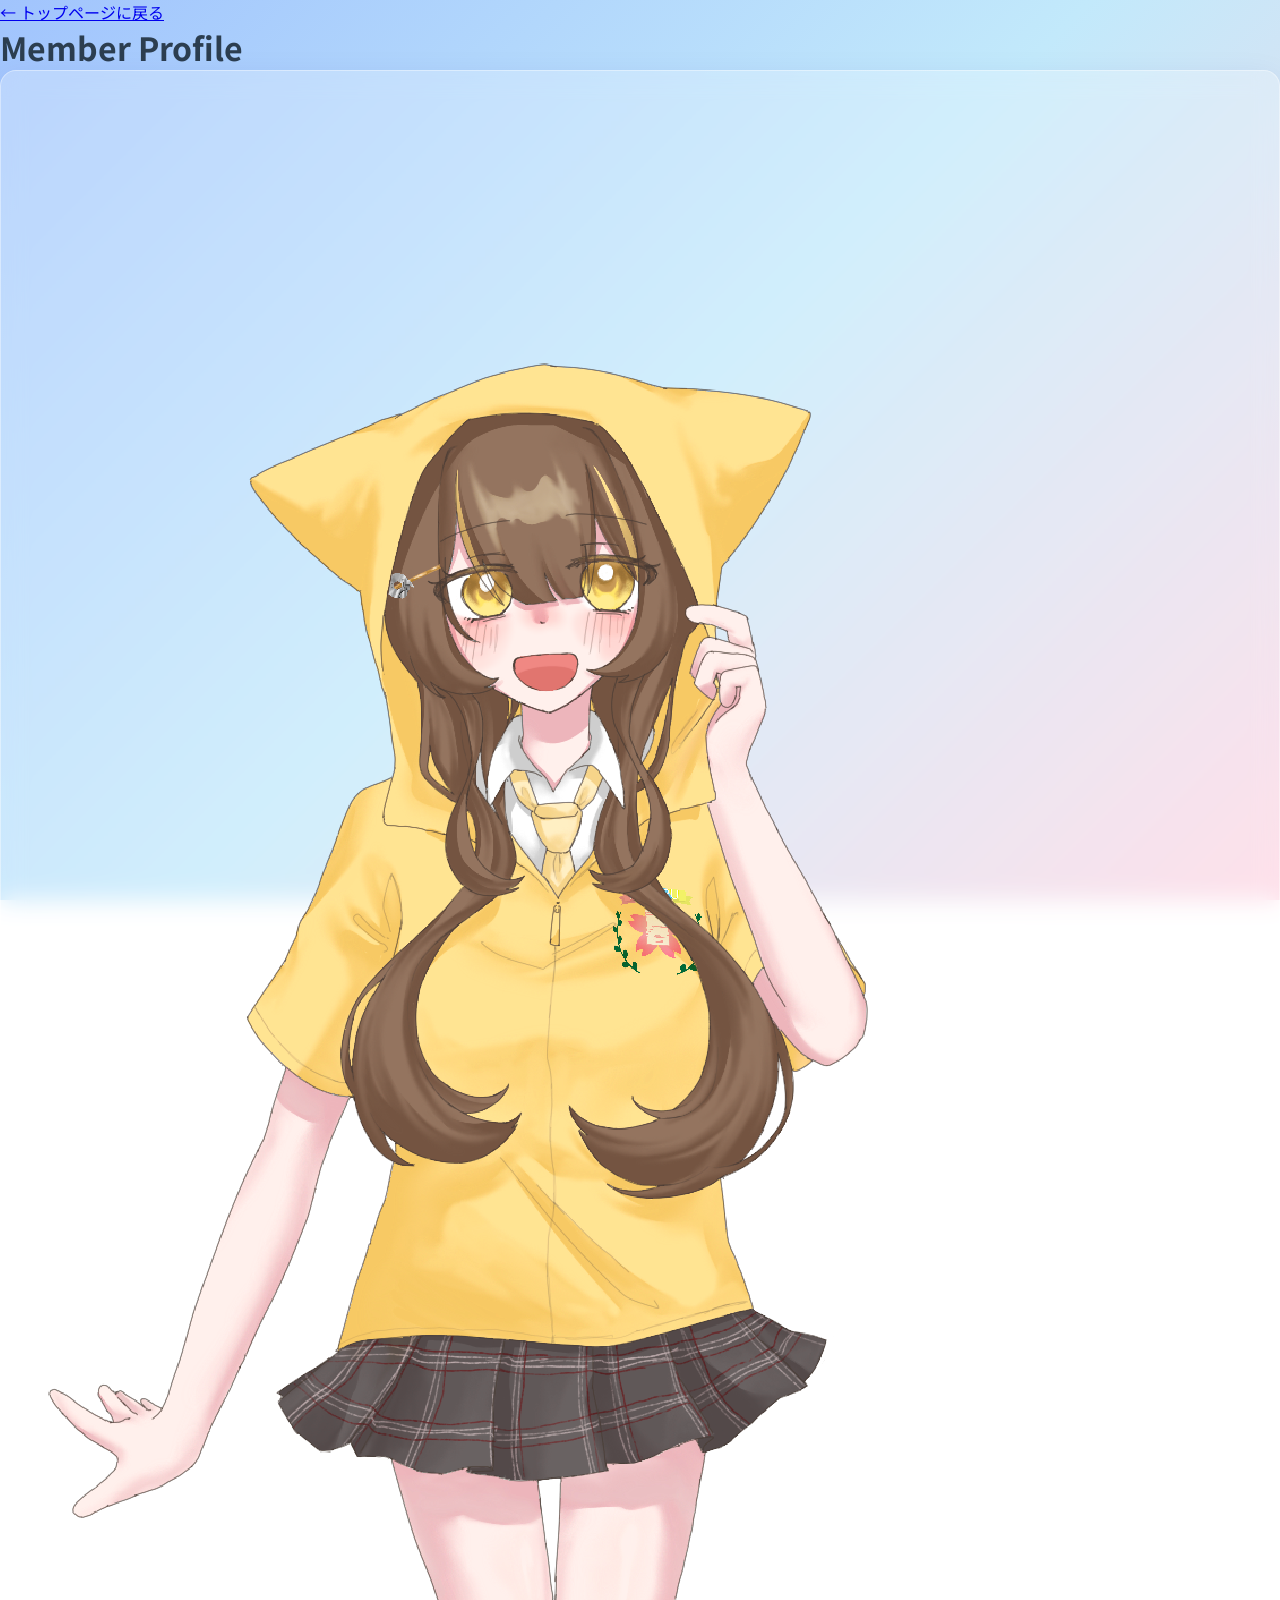
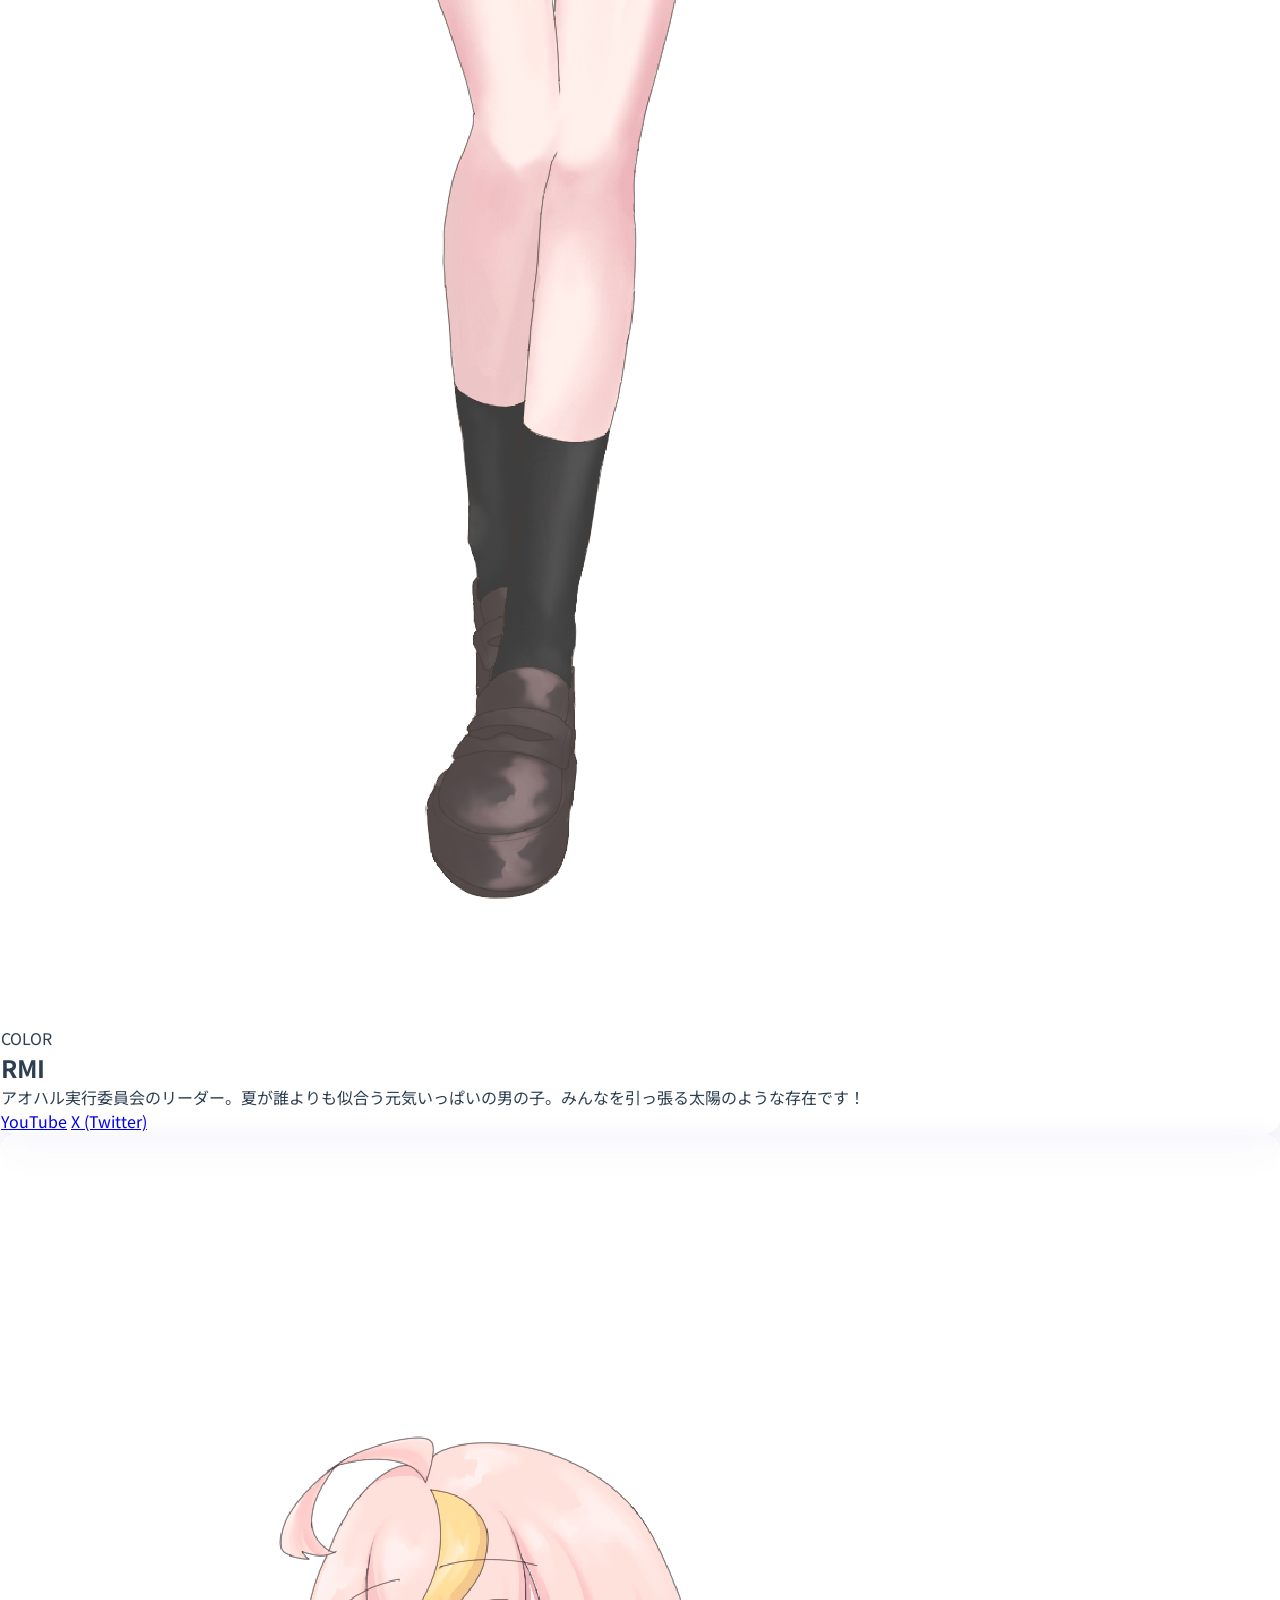
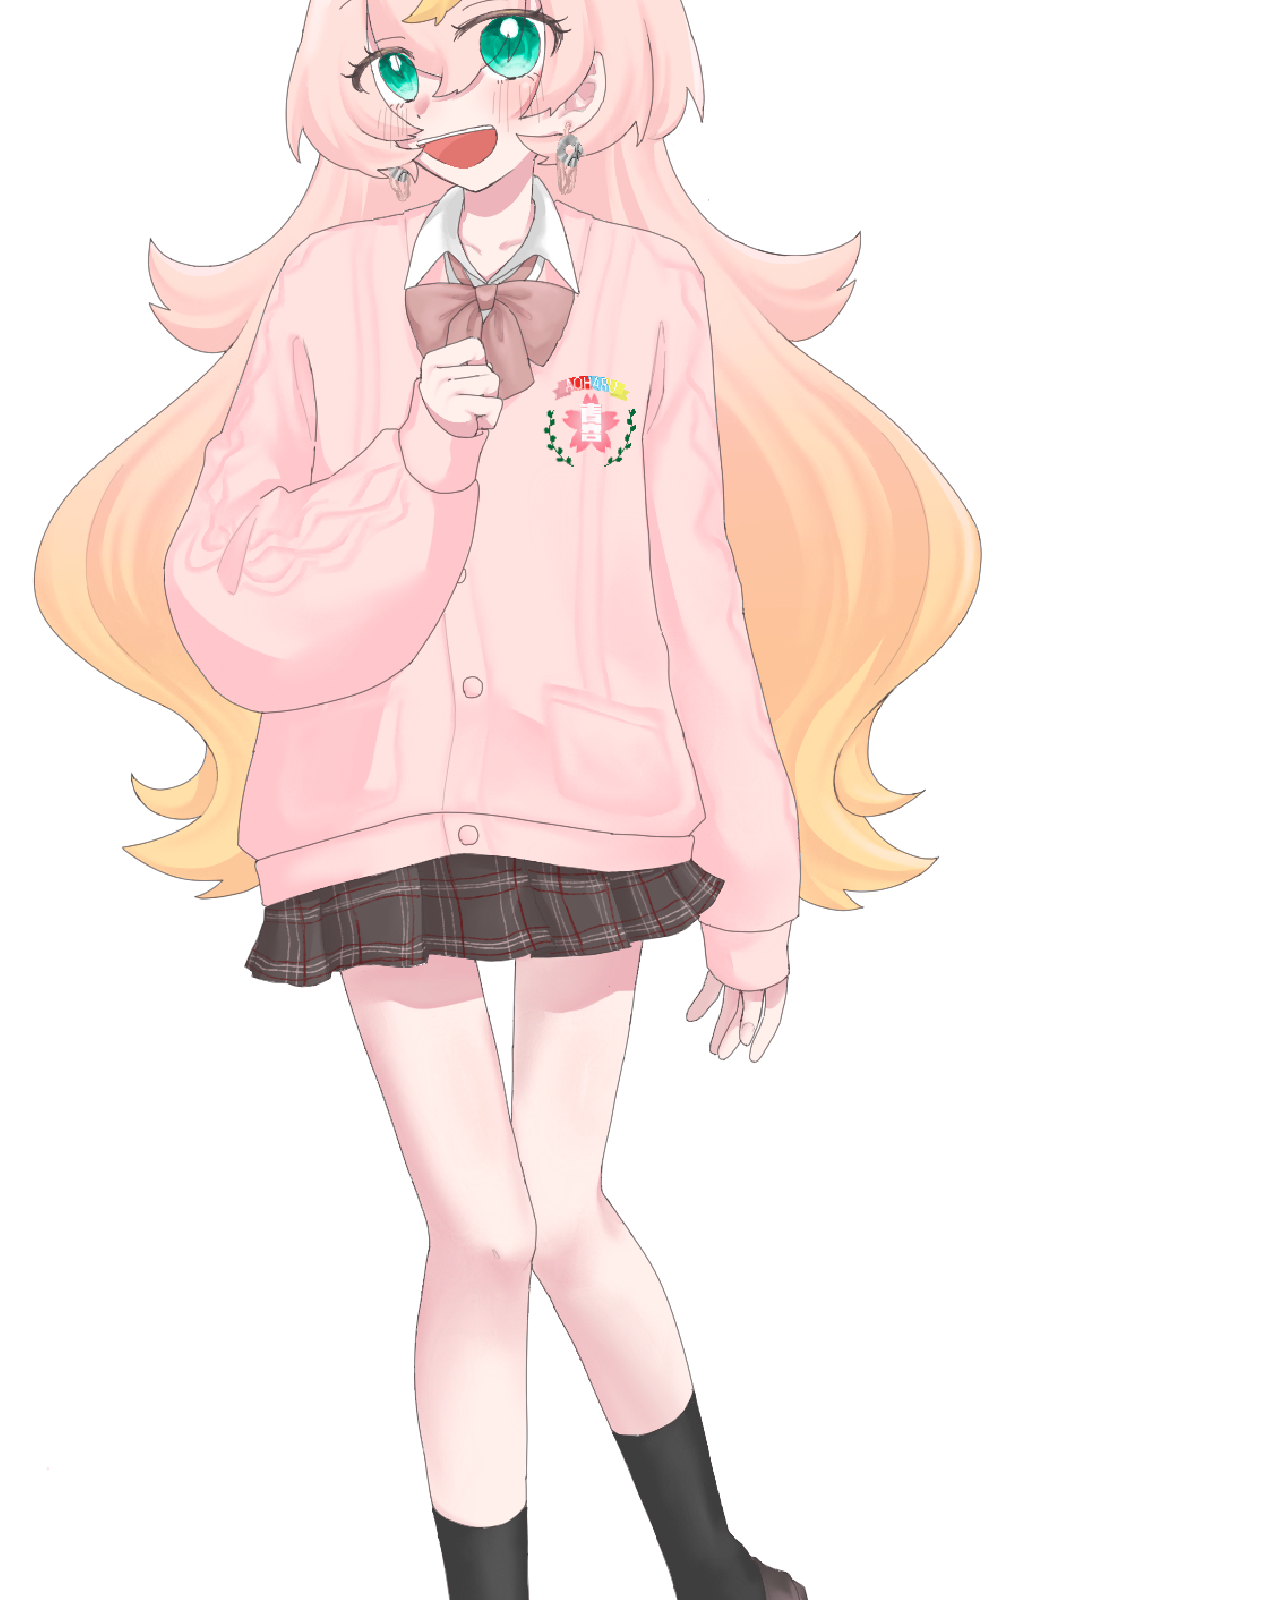
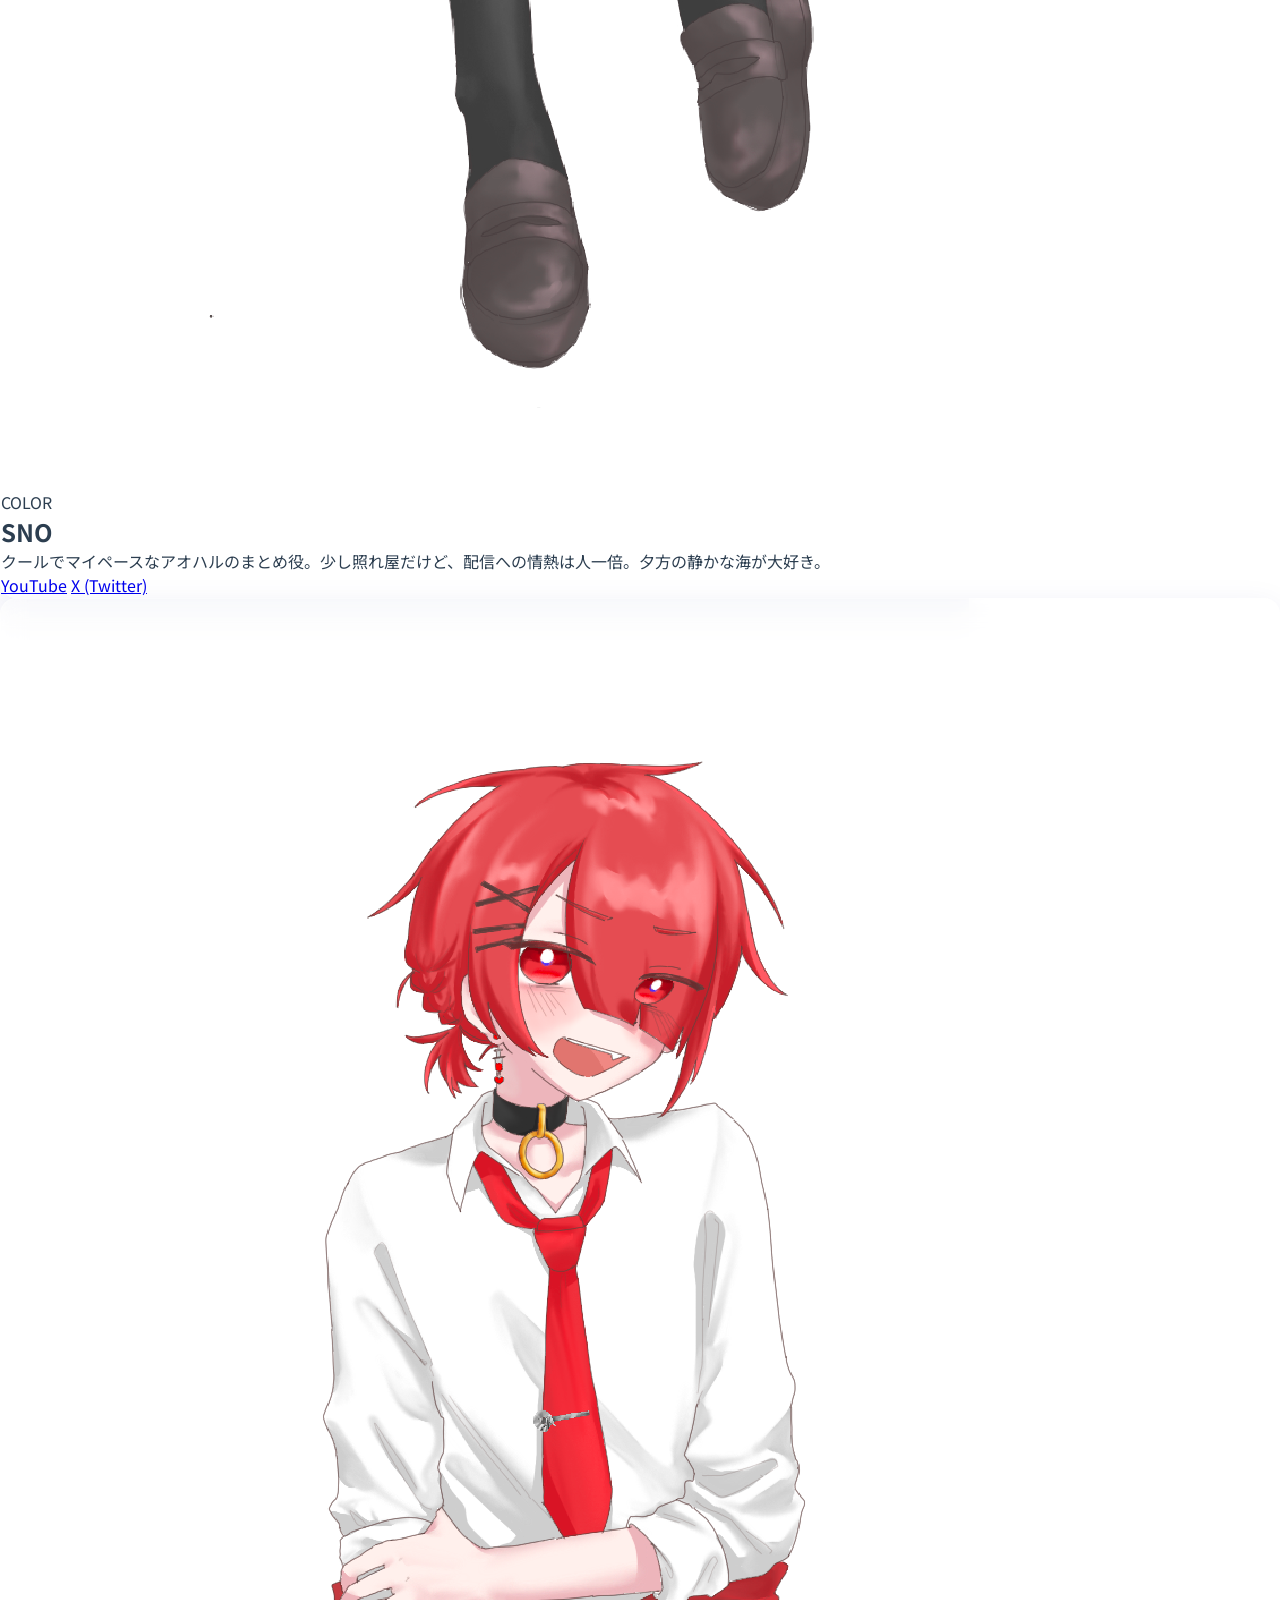
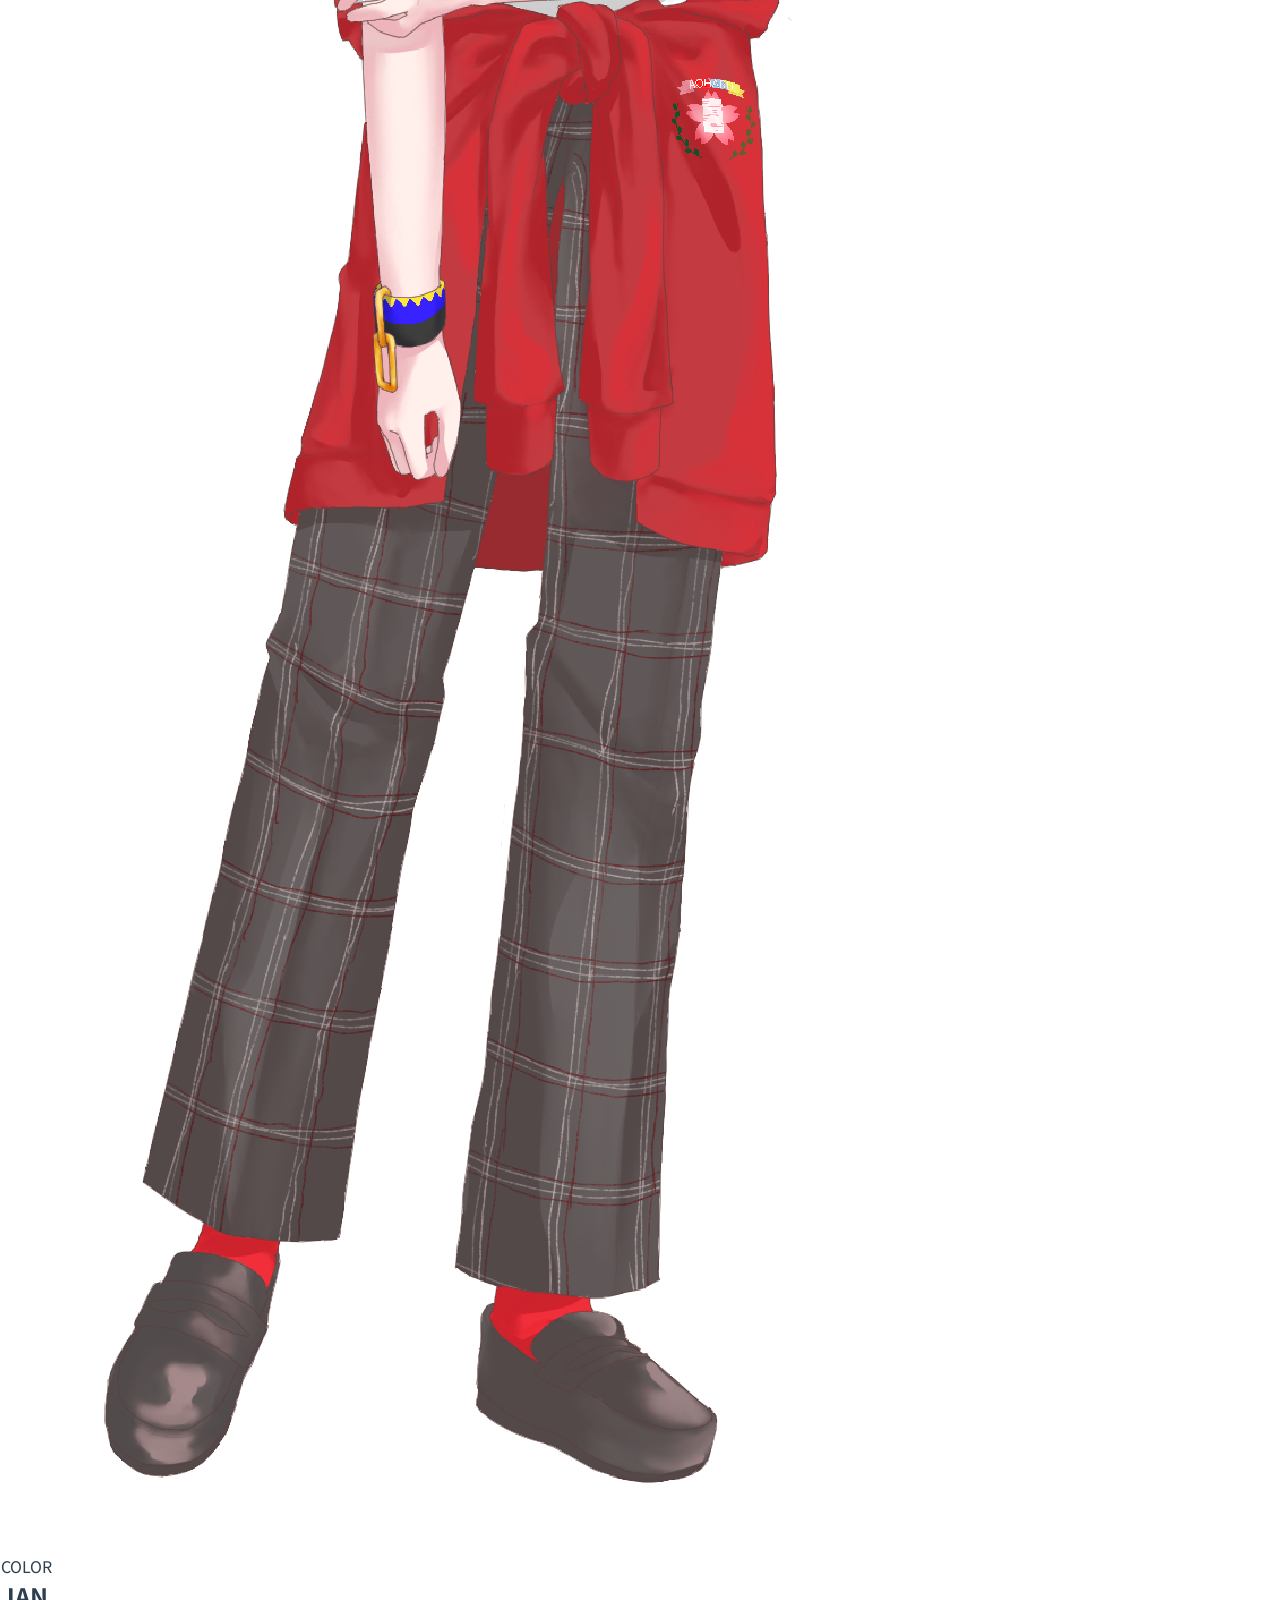
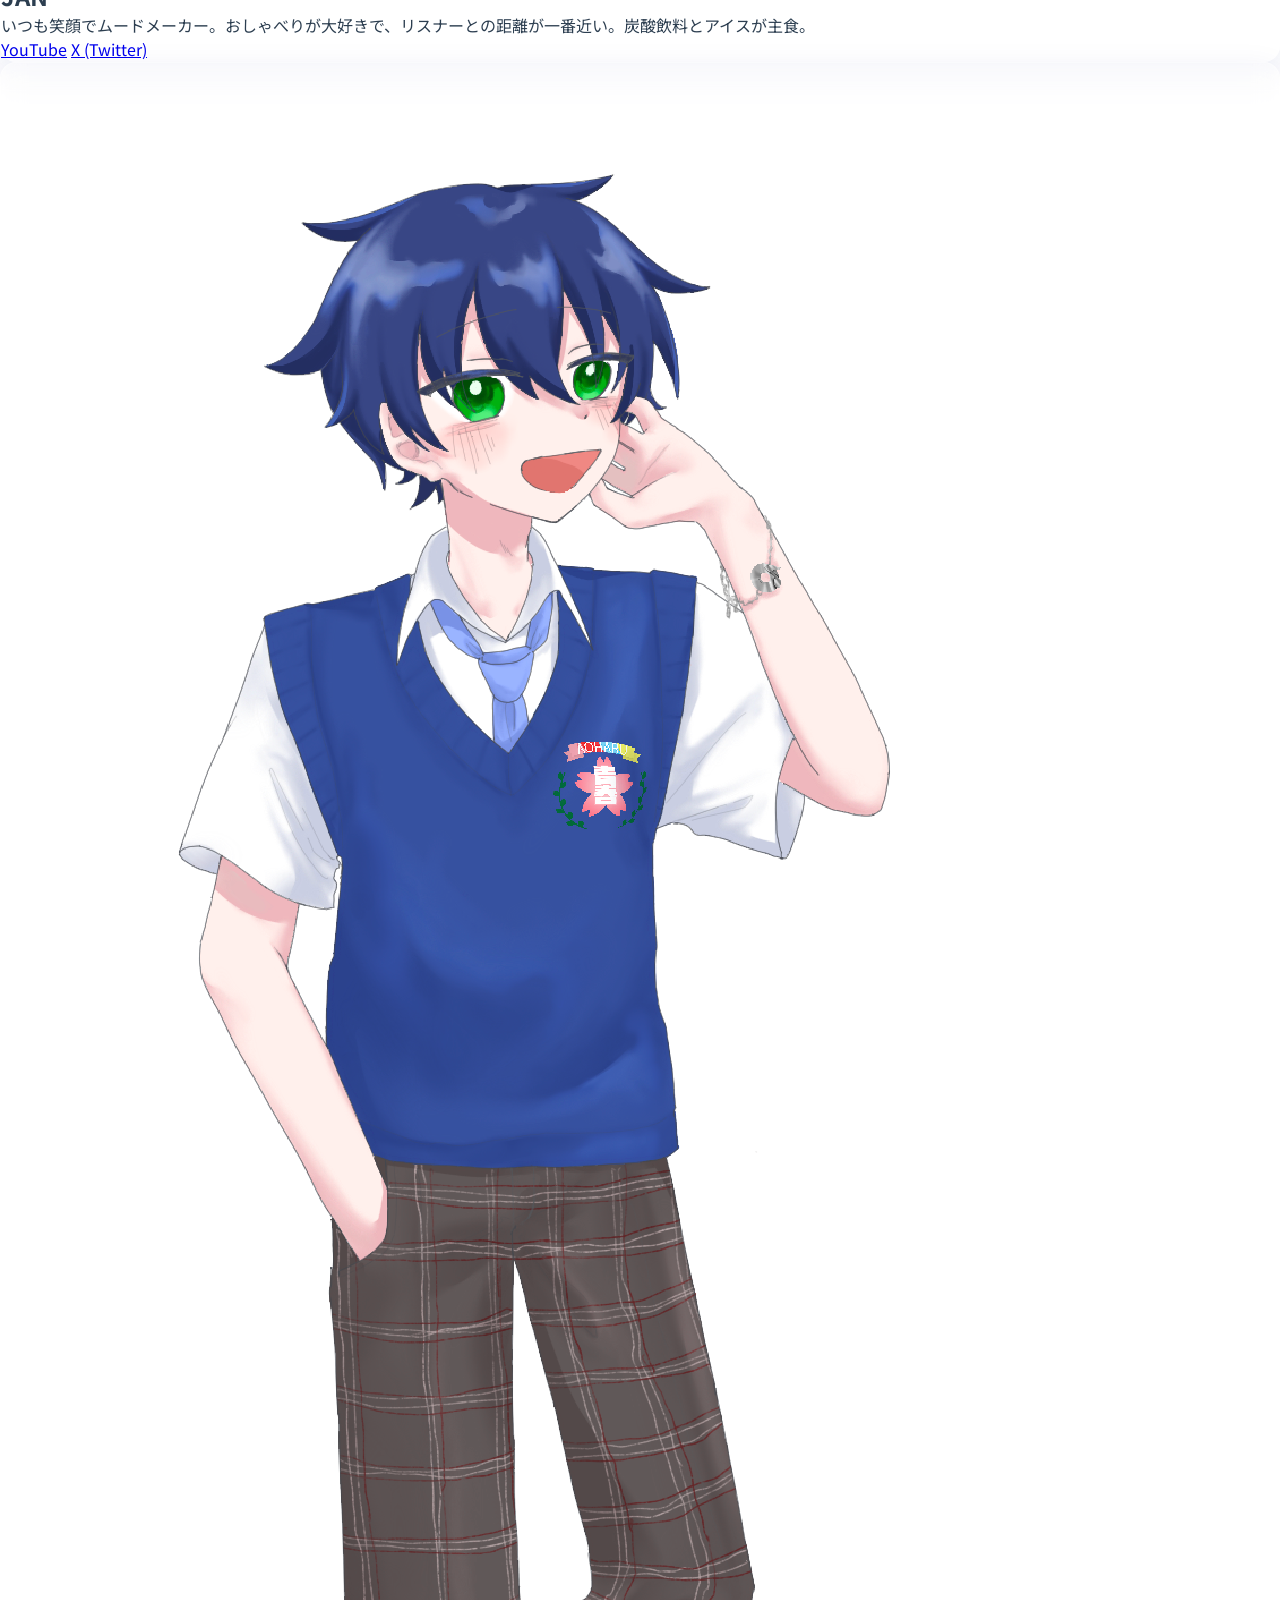
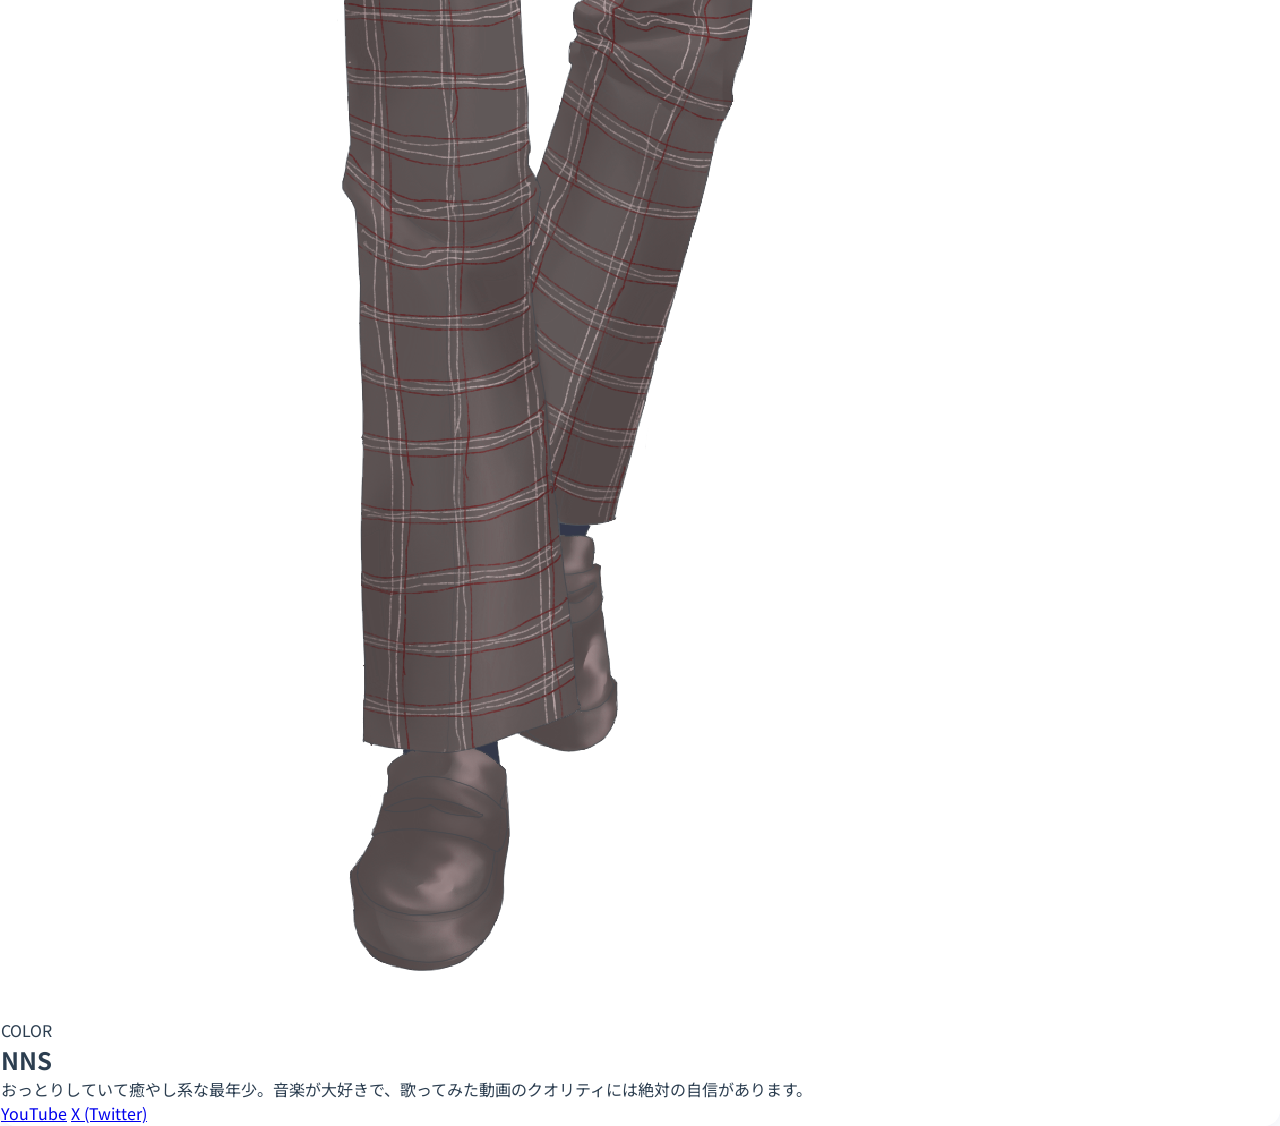
==== profile.html @ 1f8995b8 "Create member profile page with multiple profiles Added a member profile page with details for multi" ====
<!DOCTYPE html>
<html lang="ja">
<head>
    <meta charset="UTF-8">
    <meta name="viewport" content="width=device-width, initial-scale=1.0">
    <title>メンバープロフィール - アオハル8月スタンプラリー</title>
    <link href="https://fonts.googleapis.com/css2?family=Noto+Sans+JP:wght@300;400;700&display=swap" rel="stylesheet">
    <link rel="stylesheet" href="css/style.css">
</head>
<body>

    <div class="sky-background"></div>

    <main class="profile-container">
        
        <div class="profile-header">
            <a href="index.html" class="btn-back">← トップページに戻る</a>
            <h1 class="profile-page-title">Member Profile</h1>
        </div>

        <div class="profile-grid">
            
            <div class="profile-card glass-panel member-rmi-card">
                <div class="profile-avatar-area">
                    <div class="profile-avatar-placeholder">
                        <img src="images/AoharuRMI.png" alt="RMI" class="profile-img">
                    </div>
                </div>
                <div class="profile-info-area">
                    <div class="member-color-badge color-rmi">COLOR</div>
                    <h2 class="member-profile-name">RMI</h2>
                    <p class="member-intro">
                        アオハル実行委員会のリーダー。夏が誰よりも似合う元気いっぱいの男の子。みんなを引っ張る太陽のような存在です！
                    </p>
                    <div class="profile-links">
                        <a href="https://youtube.com/..." target="_blank" class="link-item yt-link">YouTube</a>
                        <a href="https://x.com/..." target="_blank" class="link-item sns-link">X (Twitter)</a>
                    </div>
                </div>
            </div>

            <div class="profile-card glass-panel member-sno-card">
                <div class="profile-avatar-area">
                    <div class="profile-avatar-placeholder">
                        <img src="images/AoharuSNO.png" alt="SNO" class="profile-img">
                    </div>
                </div>
                <div class="profile-info-area">
                    <div class="member-color-badge color-sno">COLOR</div>
                    <h2 class="member-profile-name">SNO</h2>
                    <p class="member-intro">
                        クールでマイペースなアオハルのまとめ役。少し照れ屋だけど、配信への情熱は人一倍。夕方の静かな海が大好き。
                    </p>
                    <div class="profile-links">
                        <a href="https://youtube.com/..." target="_blank" class="link-item yt-link">YouTube</a>
                        <a href="https://x.com/..." target="_blank" class="link-item sns-link">X (Twitter)</a>
                    </div>
                </div>
            </div>

            <div class="profile-card glass-panel member-jan-card">
                <div class="profile-avatar-area">
                    <div class="profile-avatar-placeholder">
                        <img src="images/AoharuJAN.png" alt="JAN" class="profile-img">
                    </div>
                </div>
                <div class="profile-info-area">
                    <div class="member-color-badge color-jan">COLOR</div>
                    <h2 class="member-profile-name">JAN</h2>
                    <p class="member-intro">
                        いつも笑顔でムードメーカー。おしゃべりが大好きで、リスナーとの距離が一番近い。炭酸飲料とアイスが主食。
                    </p>
                    <div class="profile-links">
                        <a href="https://youtube.com/..." target="_blank" class="link-item yt-link">YouTube</a>
                        <a href="https://x.com/..." target="_blank" class="link-item sns-link">X (Twitter)</a>
                    </div>
                </div>
            </div>

            <div class="profile-card glass-panel member-nns-card">
                <div class="profile-avatar-area">
                    <div class="profile-avatar-placeholder">
                        <img src="images/AoharuNNS.png" alt="NNS" class="profile-img">
                    </div>
                </div>
                <div class="profile-info-area">
                    <div class="member-color-badge color-nns">COLOR</div>
                    <h2 class="member-profile-name">NNS</h2>
                    <p class="member-intro">
                        おっとりしていて癒やし系な最年少。音楽が大好きで、歌ってみた動画のクオリティには絶対の自信があります。
                    </p>
                    <div class="profile-links">
                        <a href="https://youtube.com/..." target="_blank" class="link-item yt-link">YouTube</a>
                        <a href="https://x.com/..." target="_blank" class="link-item sns-link">X (Twitter)</a>
                    </div>
                </div>
            </div>

        </div>
    </main>

</body>
</html>
---- css/style.css ----
/* ==========================================================================
   1. 共通変数定義（テーマカラー・フォント）
   ========================================================================== */
:root {
    /* テーマカラー */
    --color-bg-sky: linear-gradient(135deg, #a1c4fd 0%, #c2e9fb 50%, #fed6e3 100%); /* 青空〜夕方のエモいグラデーション */
    --color-primary-blue: #007aff;
    --color-aqua: #4fc3f7;
    --color-green: #81c784;
    --color-text-main: #2c3e50;
    --color-text-sub: #5a6c7d;
    
    /* ガラス風UI用 */
    --glass-bg: rgba(255, 255, 255, 0.25);
    --glass-border: rgba(255, 255, 255, 0.4);
    --glass-shadow: 0 8px 32px 0 rgba(31, 38, 135, 0.08);
    --glass-blur: blur(12px);
}

/* 全体リセットと基本スタイル */
* {
    margin: 0;
    padding: 0;
    box-sizing: border-box;
}

body {
    font-family: 'Noto Sans JP', sans-serif;
    color: var(--color-text-main);
    overflow-x: hidden;
    min-height: 100vh;
}

/* エモい夏空背景 */
.sky-background {
    position: fixed;
    top: 0;
    left: 0;
    width: 100vw;
    height: 100vh;
    background: var(--color-bg-sky);
    z-index: -2;
}

/* ガラス風UI共通コンポーネント */
.glass-panel {
    background: var(--glass-bg);
    backdrop-filter: var(--glass-blur);
    -webkit-backdrop-filter: var(--glass-blur);
    border: 1px solid var(--glass-border);
    border-radius: 16px;
    box-shadow: var(--glass-shadow);
}

/* ヘッダーのガラス感 */
.header-glass {
    background: rgba(255, 255, 255, 0.15);
    backdrop-filter: blur(8px);
    -webkit-backdrop-filter: blur(8px);
    border-bottom: 1px solid rgba(255, 255, 255, 0.2);
}

/* ボタン類のデザイン */
.btn-login {
    display: flex;
    align-items: center;
    gap: 8px;
    background: white;
    border: 1px solid #ddd;
    padding: 8px 16px;
    border-radius: 20px;
    cursor: pointer;
    font-weight: bold;
    transition: all 0.3s ease;
    box-shadow: 0 2px 4px rgba(0,0,0,0.05);
}

.btn-login:hover {
    transform: translateY(-2px);
    box-shadow: 0 4px 8px rgba(0,0,0,0.1);
}

.google-icon {
    width: 18px;
    height: 18px;
}

.btn-primary {
    display: inline-block;
    background: linear-gradient(135deg, var(--color-primary-blue), var(--color-aqua));
    color: white;
    text-decoration: none;
    padding: 12px 32px;
    border-radius: 30px;
    font-weight: bold;
    box-shadow: 0 4px 15px rgba(0, 122, 255, 0.3);
    transition: all 0.3s ease;
}

.btn-primary:hover {
    transform: translateY(-2px);
    box-shadow: 0 6px 20px rgba(0, 122, 255, 0.4);
}

/* ==========================================================================
   2. 全体のレイアウト構造 (旧 layout.css 分)
   ========================================================================== */
.global-header {
    position: fixed;
    top: 0;
    left: 0;
    width: 100%;
    height: 70px;
    display: flex;
    justify-content: space-between;
    align-items: center;
    padding: 0 40px;
    z-index: 100;
}

.header-logo {
    font-size: 1.2rem;
    font-weight: bold;
    color: var(--color-primary-blue);
    letter-spacing: 1px;
}

.main-container {
    padding-top: 70px;
    width: 100%;
    min-height: 100vh;
}

/* ヒーローセクション（山型配置） */
.hero-section {
    display: flex;
    align-items: flex-end;
    justify-content: center;
    width: 100%;
    max-width: 1600px;
    margin: 0 auto;
    height: calc(100vh - 70px);
    padding: 0 20px 40px 20px;
    position: relative;
    gap: 15px;
}

/* メンバー立ち絵のラッパー */
.member-wrapper {
    flex: 1;
    max-width: 280px;
    position: relative;
    cursor: pointer;
    transition: transform 0.4s cubic-bezier(0.25, 1, 0.5, 1);
    z-index: 2;
}

.member-wrapper:hover {
    transform: translateY(-10px) scale(1.03);
}

/* 【山型配置】外側を下げ、内側を上げる */
.position-low {
    transform: translateY(40px);
}
.position-low:hover {
    transform: translateY(30px) scale(1.03);
}

.position-high {
    transform: translateY(-20px);
}
.position-high:hover {
    transform: translateY(-30px) scale(1.03);
}

/* 立ち絵のコンテナ */
.stand-image-container {
    width: 100%;
    height: 600px;
    position: relative;
    display: flex;
    align-items: flex-end;
    justify-content: center;
}

.member-img {
    width: 100%;
    height: 100%;
    object-fit: contain;
    bottom: 0;
    position: absolute;
    filter: drop-shadow(0 10px 15px rgba(0,0,0,0.15));
    transition: filter 0.3s ease;
}

.member-wrapper:hover .member-img {
    filter: drop-shadow(0 15px 25px rgba(0, 122, 255, 0.3));
}

.stand-image-container::before {
    content: '';
    position: absolute;
    bottom: 0;
    width: 90%;
    height: 85%;
    background: rgba(255, 255, 255, 0.15);
    border-radius: 24px;
    z-index: -1;
    backdrop-filter: blur(4px);
    border: 1px solid rgba(255, 255, 255, 0.2);
}

.member-name-tag {
    position: absolute;
    bottom: 20px;
    z-index: 5;
    background: rgba(255, 255, 255, 0.7);
    backdrop-filter: blur(4px);
    color: var(--color-text-main);
    border: 1px solid rgba(255,255,255,0.5);
    padding: 6px 20px;
    border-radius: 20px;
    font-weight: bold;
    font-size: 0.95rem;
    box-shadow: 0 4px 10px rgba(0,0,0,0.05);
}

/* 中央テキストカード */
.center-content-card {
    flex: 1.5;
    max-width: 450px;
    padding: 40px 30px;
    text-align: center;
    align-self: center;
    z-index: 3;
    margin-bottom: 40px;
}

.group-title {
    font-size: 1.8rem;
    font-weight: 700;
    margin-bottom: 12px;
    color: var(--color-primary-blue);
    letter-spacing: 2px;
}

.catch-copy {
    font-size: 1.1rem;
    font-weight: bold;
    color: #4a5568;
    margin-bottom: 20px;
}

.divider {
    width: 60px;
    height: 3px;
    background: linear-gradient(90deg, var(--color-aqua), var(--color-green));
    margin: 0 auto 20px auto;
    border-radius: 2px;
}

.description {
    font-size: 0.95rem;
    line-height: 1.8;
    color: var(--color-text-sub);
    margin-bottom: 30px;
}

/* ==========================================================================
   3. スタンプカード専用スタイル (サイズ拡大・調整版)
   ========================================================================== */
.stamp-section {
    padding: 100px 20px;
    display: flex;
    flex-direction: column;
    align-items: center;
    background: rgba(255, 255, 255, 0.2);
    backdrop-filter: blur(8px);
    -webkit-backdrop-filter: blur(8px);
    border-top: 1px solid rgba(255, 255, 255, 0.3);
}

.section-title-area {
    text-align: center;
    margin-bottom: 50px;
}

.section-title {
    font-size: 2.2rem;
    color: var(--color-primary-blue);
    letter-spacing: 3px;
    text-transform: uppercase;
}

.section-subtitle {
    font-size: 1rem;
    color: var(--color-text-sub);
    margin-top: 5px;
}

.cards-container {
    width: 100%;
    max-width: 1200px;
    display: flex;
    flex-direction: column;
    gap: 60px;
}

.stamp-card-wrapper {
    width: 100%;
    background: rgba(255, 255, 255, 0.4);
    border: 1px solid rgba(255, 255, 255, 0.5);
    border-radius: 24px;
    padding: 24px;
    box-shadow: 0 20px 40px rgba(0,0,0,0.05);
}

.stamp-card-inner {
    width: 100%;
    position: relative;
    aspect-ratio: 1920 / 1080;
    background: #e2e8f0;
    border-radius: 16px;
    overflow: hidden;
    box-shadow: inset 0 0 20px rgba(0,0,0,0.05);
}

.card-bg-img {
    width: 100%;
    height: 100%;
    object-fit: cover;
    display: block;
}

/* 【サイズ修正】スタンプスロットの大きさを約2.5倍（7% → 18%）に拡大 */
.stamp-slot {
    position: absolute;
    width: 18%; 
    aspect-ratio: 1 / 1;
    transform: translate(-50%, -50%); /* 指定されたX,Y座標の中心にスタンプの中心が来るように調整 */
    display: flex;
    flex-direction: column;
    align-items: center;
    justify-content: center;
    z-index: 10;
}

/* 日付バッジの位置を、大きくなったスタンプの上へ自動調整 */
.date-badge {
    position: absolute;
    top: -10px; /* スタンプのサイズに合わせて位置を上方に調整 */
    background: rgba(255, 255, 255, 0.9);
    backdrop-filter: blur(4px);
    border: 1px solid rgba(0, 0, 0, 0.15);
    padding: 4px 12px;
    border-radius: 12px;
    font-size: 0.85rem;
    font-weight: bold;
    color: var(--color-text-main);
    pointer-events: none;
    white-space: nowrap;
    box-shadow: 0 2px 6px rgba(0,0,0,0.05);
    z-index: 12;
}

.stamp-trigger {
    width: 100%;
    height: 100%;
    cursor: pointer;
    display: flex;
    align-items: center;
    justify-content: center;
    transition: transform 0.2s cubic-bezier(0.175, 0.885, 0.32, 1.275);
}

.stamp-trigger:hover {
    transform: scale(1.08); /* 大きくなったのでホバー時の拡大率は少しマイルドに調整 */
}

.stamp-icon {
    width: 125%;
    height: 125%;
    object-fit: contain;
    opacity: 0;
    transform: scale(0.5);
    transition: all 0.5s cubic-bezier(0.175, 0.885, 0.32, 1.275);
}

.stamp-icon.active {
    opacity: 1;
    transform: scale(1);
}

/* 未取得状態のうっすらしたガイド円（スタンプの大きさに追従） */
.stamp-placeholder {
    width: 85%;
    height: 85%;
    border: 3px dashed rgba(0, 122, 255, 0.35); /* 線を少し太くして視認性アップ */
    border-radius: 50%;
    background: rgba(255, 255, 255, 0.25);
    transition: all 0.3s ease;
}

.stamp-trigger:hover .stamp-placeholder {
    background: rgba(0, 122, 255, 0.15);
    border-color: var(--color-primary-blue);
    box-shadow: 0 0 15px rgba(0, 122, 255, 0.2);
}

.card-footer-info {
    text-align: right;
    margin-top: 12px;
    font-size: 0.85rem;
    color: var(--color-text-sub);
    font-weight: bold;
    letter-spacing: 1px;
}

/* ==========================================================================
   4. ポップアップ（モーダル）専用スタイル
   ========================================================================== */
.modal-overlay {
    position: fixed;
    top: 0;
    left: 0;
    width: 100vw;
    height: 100vh;
    background: rgba(0, 0, 0, 0.4);
    backdrop-filter: blur(4px);
    -webkit-backdrop-filter: blur(4px);
    z-index: 1000;
    display: flex;
    align-items: center;
    justify-content: center;
    opacity: 0;
    pointer-events: none;
    transition: opacity 0.3s ease;
}

/* 表示状態 */
.modal-overlay.active {
    opacity: 1;
    pointer-events: auto;
}

.modal-content {
    width: 90%;
    max-width: 500px;
    padding: 30px;
    position: relative;
    text-align: center;
    box-shadow: 0 25px 50px rgba(0,0,0,0.15);
    transform: scale(0.9);
    transition: transform 0.3s cubic-bezier(0.175, 0.885, 0.32, 1.275);
}

.modal-overlay.active .modal-content {
    transform: scale(1);
}

/* 閉じるボタン */
.modal-close-btn {
    position: absolute;
    top: 15px;
    right: 20px;
    background: none;
    border: none;
    font-size: 2rem;
    color: var(--color-text-sub);
    cursor: pointer;
    transition: color 0.2s;
}
.modal-close-btn:hover {
    color: var(--color-text-main);
}

.modal-date-tag {
    display: inline-block;
    background: rgba(0, 122, 255, 0.1);
    color: var(--color-primary-blue);
    padding: 4px 12px;
    border-radius: 12px;
    font-size: 0.85rem;
    font-weight: bold;
    margin-bottom: 15px;
}

.modal-stream-title {
    font-size: 1.2rem;
    font-weight: bold;
    margin-bottom: 20px;
    line-height: 1.5;
}

/* サムネイル枠 */
.modal-thumbnail-placeholder {
    width: 100%;
    aspect-ratio: 16 / 9;
    background: rgba(255, 255, 255, 0.2);
    border: 1px solid rgba(255, 255, 255, 0.4);
    border-radius: 12px;
    display: flex;
    align-items: center;
    justify-content: center;
    color: var(--color-text-sub);
    font-size: 0.9rem;
    margin-bottom: 20px;
}

/* ボイスセクション */
.modal-voice-section {
    background: rgba(255, 255, 255, 0.4);
    border-radius: 12px;
    padding: 15px;
    margin-bottom: 20px;
    border: 1px solid rgba(255,255,255,0.3);
}

.voice-notice {
    font-size: 0.85rem;
    font-weight: bold;
    color: #2e7d32;
    margin-bottom: 8px;
}

.btn-voice-play {
    background: white;
    border: 1px solid var(--color-primary-blue);
    color: var(--color-primary-blue);
    padding: 8px 16px;
    border-radius: 20px;
    font-weight: bold;
    cursor: pointer;
    font-size: 0.85rem;
    transition: all 0.2s;
}
.btn-voice-play:hover {
    background: var(--color-primary-blue);
    color: white;
}

.modal-actions {
    margin-top: 10px;
}
.btn-stream-link {
    width: 100%;
    text-align: center;
}
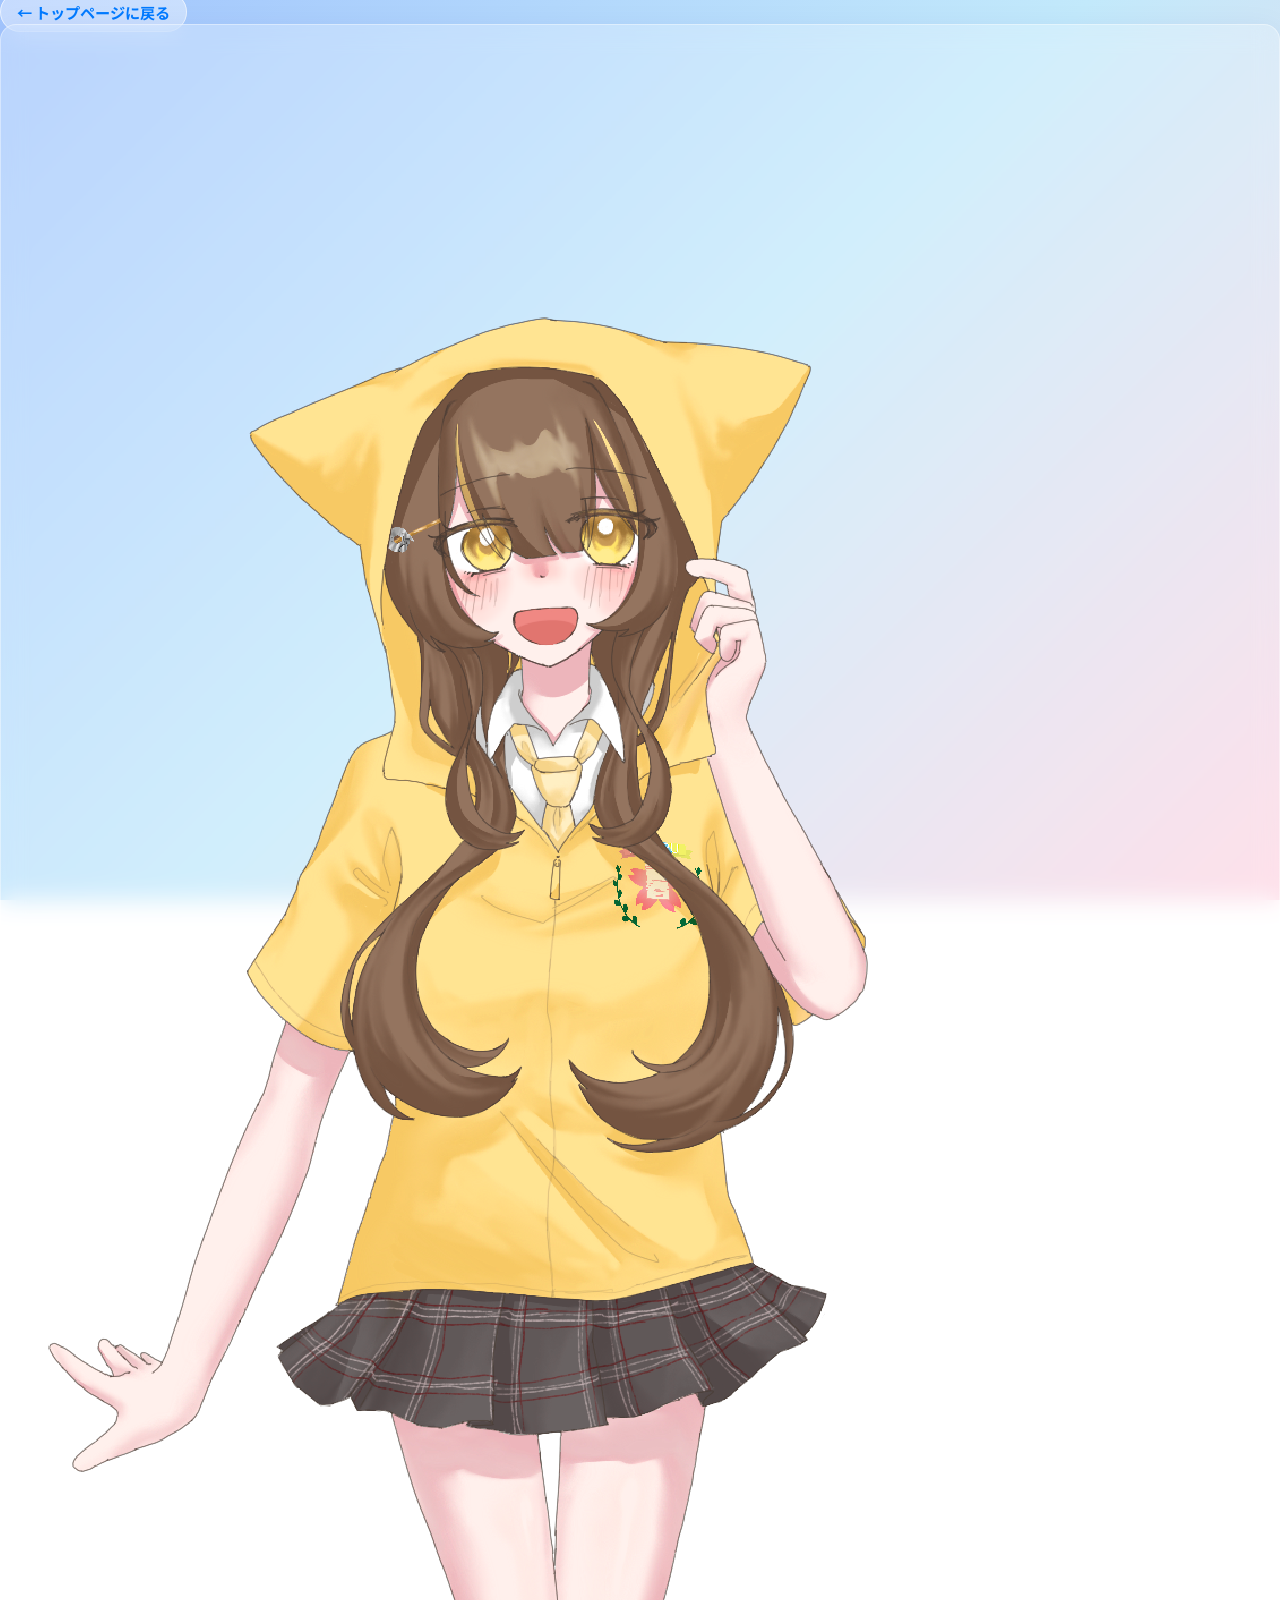
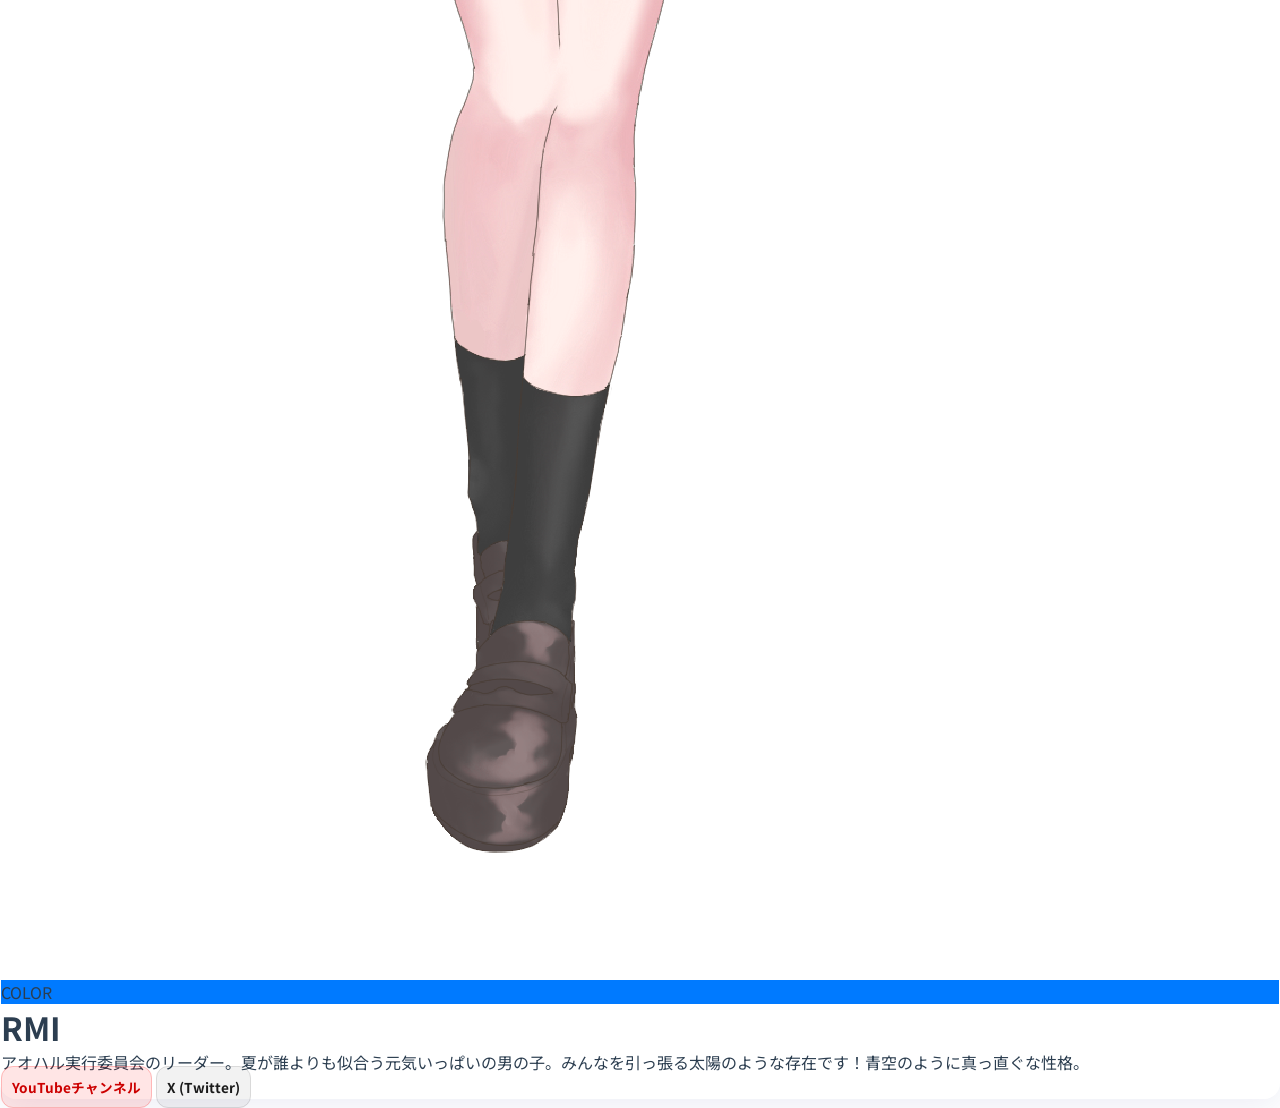
==== commit 35c378a5: "Update profile.html" ====
--- a/profile.html
+++ b/profile.html
@@ -11,93 +11,66 @@
 
     <div class="sky-background"></div>
 
-    <main class="profile-container">
+    <main class="profile-single-container">
         
-        <div class="profile-header">
+        <div class="profile-header-actions">
             <a href="index.html" class="btn-back">← トップページに戻る</a>
-            <h1 class="profile-page-title">Member Profile</h1>
         </div>
 
-        <div class="profile-grid">
+        <div class="profile-single-card glass-panel" id="profile-card-container">
             
-            <div class="profile-card glass-panel member-rmi-card">
-                <div class="profile-avatar-area">
-                    <div class="profile-avatar-placeholder">
-                        <img src="images/AoharuRMI.png" alt="RMI" class="profile-img">
-                    </div>
-                </div>
-                <div class="profile-info-area">
-                    <div class="member-color-badge color-rmi">COLOR</div>
-                    <h2 class="member-profile-name">RMI</h2>
-                    <p class="member-intro">
-                        アオハル実行委員会のリーダー。夏が誰よりも似合う元気いっぱいの男の子。みんなを引っ張る太陽のような存在です！
-                    </p>
-                    <div class="profile-links">
-                        <a href="https://youtube.com/..." target="_blank" class="link-item yt-link">YouTube</a>
-                        <a href="https://x.com/..." target="_blank" class="link-item sns-link">X (Twitter)</a>
-                    </div>
+            <div class="profile-left-stage">
+                <div class="profile-standalone-image-wrapper">
+                    <img id="js-member-img" src="" alt="メンバー立ち絵" class="single-member-img">
                 </div>
             </div>
 
-            <div class="profile-card glass-panel member-sno-card">
-                <div class="profile-avatar-area">
-                    <div class="profile-avatar-placeholder">
-                        <img src="images/AoharuSNO.png" alt="SNO" class="profile-img">
-                    </div>
+            <div class="profile-right-info">
+                <div id="js-member-color-badge" class="single-color-badge">COLOR</div>
+                <h1 id="js-member-name" class="single-member-name">Loading...</h1>
+                
+                <div class="intro-box">
+                    <p id="js-member-intro" class="single-member-intro">
+                        読み込み中...
+                    </p>
                 </div>
-                <div class="profile-info-area">
-                    <div class="member-color-badge color-sno">COLOR</div>
-                    <h2 class="member-profile-name">SNO</h2>
-                    <p class="member-intro">
-                        クールでマイペースなアオハルのまとめ役。少し照れ屋だけど、配信への情熱は人一倍。夕方の静かな海が大好き。
-                    </p>
-                    <div class="profile-links">
-                        <a href="https://youtube.com/..." target="_blank" class="link-item yt-link">YouTube</a>
-                        <a href="https://x.com/..." target="_blank" class="link-item sns-link">X (Twitter)</a>
-                    </div>
-                </div>
-            </div>
 
-            <div class="profile-card glass-panel member-jan-card">
-                <div class="profile-avatar-area">
-                    <div class="profile-avatar-placeholder">
-                        <img src="images/AoharuJAN.png" alt="JAN" class="profile-img">
-                    </div>
-                </div>
-                <div class="profile-info-area">
-                    <div class="member-color-badge color-jan">COLOR</div>
-                    <h2 class="member-profile-name">JAN</h2>
-                    <p class="member-intro">
-                        いつも笑顔でムードメーカー。おしゃべりが大好きで、リスナーとの距離が一番近い。炭酸飲料とアイスが主食。
-                    </p>
-                    <div class="profile-links">
-                        <a href="https://youtube.com/..." target="_blank" class="link-item yt-link">YouTube</a>
-                        <a href="https://x.com/..." target="_blank" class="link-item sns-link">X (Twitter)</a>
-                    </div>
-                </div>
-            </div>
-
-            <div class="profile-card glass-panel member-nns-card">
-                <div class="profile-avatar-area">
-                    <div class="profile-avatar-placeholder">
-                        <img src="images/AoharuNNS.png" alt="NNS" class="profile-img">
-                    </div>
-                </div>
-                <div class="profile-info-area">
-                    <div class="member-color-badge color-nns">COLOR</div>
-                    <h2 class="member-profile-name">NNS</h2>
-                    <p class="member-intro">
-                        おっとりしていて癒やし系な最年少。音楽が大好きで、歌ってみた動画のクオリティには絶対の自信があります。
-                    </p>
-                    <div class="profile-links">
-                        <a href="https://youtube.com/..." target="_blank" class="link-item yt-link">YouTube</a>
-                        <a href="https://x.com/..." target="_blank" class="link-item sns-link">X (Twitter)</a>
-                    </div>
+                <div class="single-profile-links">
+                    <a id="js-yt-link" href="#" target="_blank" class="link-item yt-link">YouTubeチャンネル</a>
+                    <a id="js-sns-link" href="#" target="_blank" class="link-item sns-link">X (Twitter)</a>
                 </div>
             </div>
 
         </div>
     </main>
 
+    <script>
+        // 擬似的なデータ（将来は profiles.json から読み込みます）
+        const memberData = {
+            rmi: { name: "RMI", color: "#007aff", img: "images/AoharuRMI.png", intro: "アオハル実行委員会のリーダー。夏が誰よりも似合う元気いっぱいの男の子。みんなを引っ張る太陽のような存在です！青空のように真っ直ぐな性格。", yt: "https://youtube.com/...", sns: "https://x.com/..." },
+            sno: { name: "SNO", color: "#4fc3f7", img: "images/AoharuSNO.png", intro: "クールでマイペースなアオハルのまとめ役。少し照れ屋だけど、配信への情熱は人一倍。夕方の静かな海と波の音が大好き。", yt: "https://youtube.com/...", sns: "https://x.com/..." },
+            jan: { name: "JAN", color: "#81c784", img: "images/AoharuJAN.png", intro: "いつも笑顔でアオハルのムードメーカー！おしゃべりが大好きで、リスナーとの距離が一番近い。炭酸飲料と夏フェスが生きがい。", yt: "https://youtube.com/...", sns: "https://x.com/..." },
+            nns: { name: "NNS", color: "#ffb1c1", img: "images/AoharuNNS.png", intro: "おっとりしていて癒やし系な最年少。音楽をこよなく愛しており、8月に投稿される『歌ってみた』動画のクオリティには絶対の自信があります。", yt: "https://youtube.com/...", sns: "https://x.com/..." }
+        };
+
+        // URLパラメータ（?member=rmi など）を取得
+        const urlParams = new URLSearchParams(window.location.search);
+        const memberKey = urlParams.get('member') || 'rmi'; // 指定がない場合はRMIをデフォルトに
+
+        // 該当メンバーのデータを画面に反映
+        const member = memberData[memberKey];
+        if (member) {
+            document.getElementById('js-member-name').innerText = member.name;
+            document.getElementById('js-member-img').src = member.img;
+            document.getElementById('js-member-img').alt = member.name;
+            document.getElementById('js-member-intro').innerText = member.intro;
+            document.getElementById('js-yt-link').href = member.yt;
+            document.getElementById('js-sns-link').href = member.sns;
+            
+            // 担当色バッジの背景色を動的に変更
+            const badge = document.getElementById('js-member-color-badge');
+            badge.style.backgroundColor = member.color;
+        }
+    </script>
 </body>
 </html>
--- a/css/style.css
+++ b/css/style.css
@@ -547,3 +547,184 @@
     width: 100%;
     text-align: center;
 }
+
+/* ==========================================================================
+   5. プロフィールページ専用スタイル
+   ========================================================================== */
+.profile-container {
+    width: 100%;
+    max-width: 1200px;
+    margin: 0 auto;
+    padding: 60px 20px;
+}
+
+.profile-header {
+    display: flex;
+    flex-direction: column;
+    align-items: flex-start;
+    gap: 20px;
+    margin-bottom: 40px;
+}
+
+/* 戻るボタン */
+.btn-back {
+    color: var(--color-primary-blue);
+    text-decoration: none;
+    font-weight: bold;
+    font-size: 0.95rem;
+    padding: 8px 16px;
+    background: rgba(255, 255, 255, 0.4);
+    border: 1px solid rgba(255, 255, 255, 0.6);
+    border-radius: 20px;
+    transition: all 0.2s ease;
+}
+.btn-back:hover {
+    background: var(--color-primary-blue);
+    color: white;
+    transform: translateX(-4px);
+}
+
+.profile-page-title {
+    font-size: 2.4rem;
+    color: var(--color-primary-blue);
+    letter-spacing: 2px;
+    text-transform: uppercase;
+}
+
+/* 2カラムのグリッド配置（タブレット・PCで並ぶ） */
+.profile-grid {
+    display: grid;
+    grid-template-columns: repeat(auto-fit, minmax(500px, 1-level)); /* 画面幅に応じて綺麗に並ぶ */
+    gap: 30px;
+}
+
+/* 各プロフィールカード */
+.profile-card {
+    display: flex;
+    padding: 24px;
+    gap: 24px;
+    align-items: center;
+    transition: transform 0.3s ease, box-shadow 0.3s ease;
+}
+.profile-card:hover {
+    transform: translateY(-5px);
+    box-shadow: 0 15px 35px rgba(31, 38, 135, 0.12);
+}
+
+/* 左側：アバター（立ち絵）エリア */
+.profile-avatar-area {
+    flex: 1;
+    max-width: 160px;
+    aspect-ratio: 3 / 4;
+}
+
+.profile-avatar-placeholder {
+    width: 100%;
+    height: 100%;
+    background: rgba(255, 255, 255, 0.2);
+    border-radius: 16px;
+    overflow: hidden;
+    position: relative;
+    border: 1px solid rgba(255, 255, 255, 0.4);
+}
+
+.profile-img {
+    width: 100%;
+    height: 100%;
+    object-fit: cover; /* 立ち絵のバストアップを綺麗に収める */
+}
+
+/* 右側：情報エリア */
+.profile-info-area {
+    flex: 2;
+    display: flex;
+    flex-direction: column;
+    align-items: flex-start;
+}
+
+/* 担当色バッジの基本 */
+.member-color-badge {
+    font-size: 0.75rem;
+    font-weight: bold;
+    color: white;
+    padding: 2px 10px;
+    border-radius: 8px;
+    margin-bottom: 8px;
+    letter-spacing: 1px;
+}
+
+/* 【テーマカラーの適用】メンバー別の色（仮で青春カラーを割り振っています） */
+.color-rmi { background-color: var(--color-primary-blue); } /* 青 */
+.color-sno { background-color: #00b0ff; }                  /* 水色 */
+.color-jan { background-color: var(--color-green); }        /* 緑 */
+.color-nns { background-color: #ffb1c1; }                  /* エモピンク */
+
+.member-profile-name {
+    font-size: 1.8rem;
+    font-weight: 700;
+    color: var(--color-text-main);
+    margin-bottom: 12px;
+}
+
+.member-intro {
+    font-size: 0.95rem;
+    line-height: 1.6;
+    color: var(--color-text-sub);
+    margin-bottom: 20px;
+    text-align: left;
+}
+
+/* 各種リンクボタン */
+.profile-links {
+    display: flex;
+    gap: 12px;
+    width: 100%;
+}
+
+.link-item {
+    flex: 1;
+    text-align: center;
+    text-decoration: none;
+    font-size: 0.85rem;
+    font-weight: bold;
+    padding: 10px;
+    border-radius: 12px;
+    transition: all 0.2s ease;
+}
+
+.yt-link {
+    background: rgba(255, 0, 0, 0.1);
+    color: #cc0000;
+    border: 1px solid rgba(255, 0, 0, 0.2);
+}
+.yt-link:hover {
+    background: #cc0000;
+    color: white;
+}
+
+.sns-link {
+    background: rgba(0, 0, 0, 0.05);
+    color: #1a1a1a;
+    border: 1px solid rgba(0, 0, 0, 0.1);
+}
+.sns-link:hover {
+    background: #1a1a1a;
+    color: white;
+}
+
+/* 横幅が狭いスマホ用の調整 */
+@media (max-width: 600px) {
+    .profile-grid {
+        grid-template-columns: 1fr;
+    }
+    .profile-card {
+        flex-direction: column;
+        text-align: center;
+    }
+    .profile-info-area {
+        align-items: center;
+    }
+    .profile-links {
+        flex-direction: column;
+    }
+}
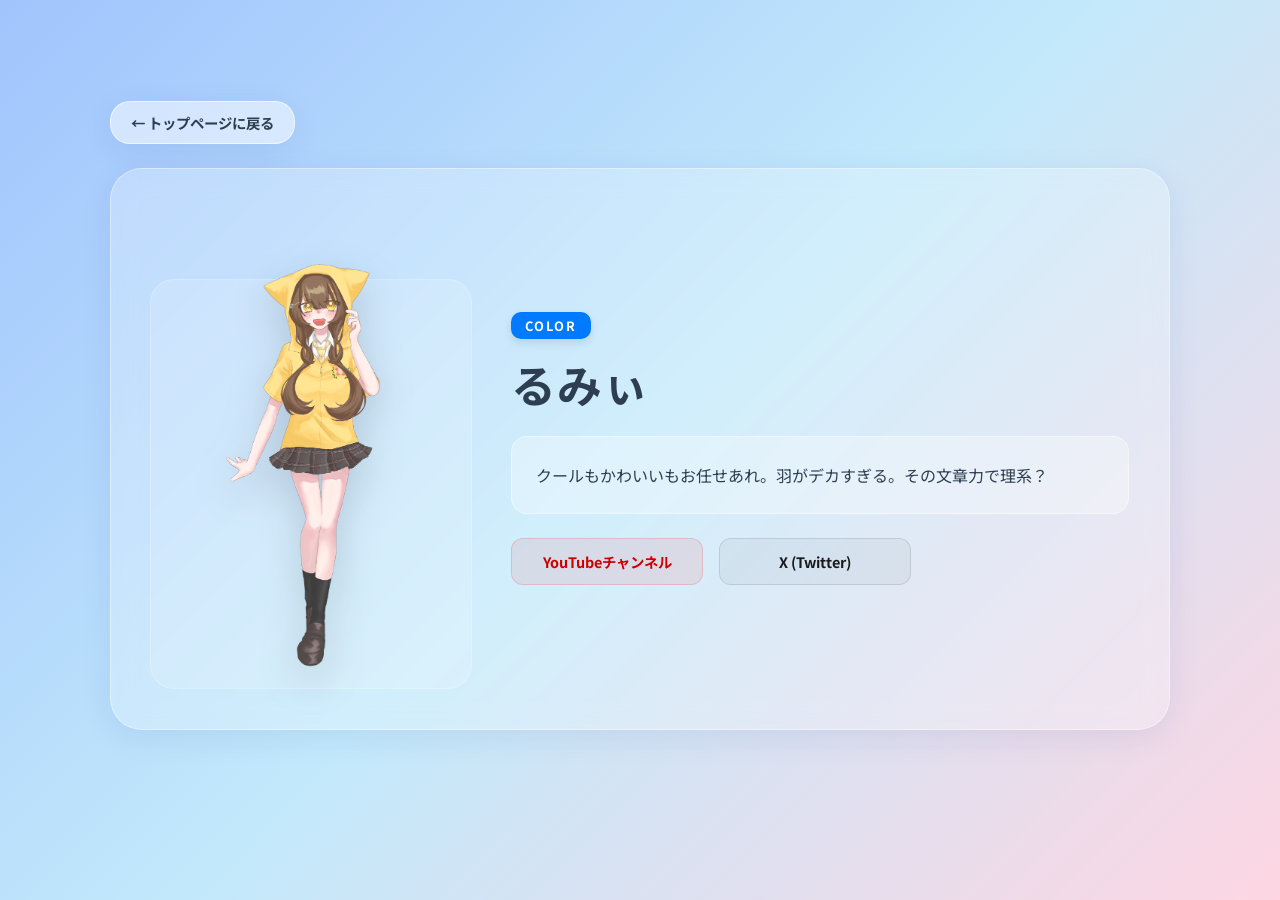
==== commit c5a18e26: "Update profile.html" ====
--- a/profile.html
+++ b/profile.html
@@ -47,10 +47,10 @@
     <script>
         // 擬似的なデータ（将来は profiles.json から読み込みます）
         const memberData = {
-            rmi: { name: "RMI", color: "#007aff", img: "images/AoharuRMI.png", intro: "アオハル実行委員会のリーダー。夏が誰よりも似合う元気いっぱいの男の子。みんなを引っ張る太陽のような存在です！青空のように真っ直ぐな性格。", yt: "https://youtube.com/...", sns: "https://x.com/..." },
-            sno: { name: "SNO", color: "#4fc3f7", img: "images/AoharuSNO.png", intro: "クールでマイペースなアオハルのまとめ役。少し照れ屋だけど、配信への情熱は人一倍。夕方の静かな海と波の音が大好き。", yt: "https://youtube.com/...", sns: "https://x.com/..." },
-            jan: { name: "JAN", color: "#81c784", img: "images/AoharuJAN.png", intro: "いつも笑顔でアオハルのムードメーカー！おしゃべりが大好きで、リスナーとの距離が一番近い。炭酸飲料と夏フェスが生きがい。", yt: "https://youtube.com/...", sns: "https://x.com/..." },
-            nns: { name: "NNS", color: "#ffb1c1", img: "images/AoharuNNS.png", intro: "おっとりしていて癒やし系な最年少。音楽をこよなく愛しており、8月に投稿される『歌ってみた』動画のクオリティには絶対の自信があります。", yt: "https://youtube.com/...", sns: "https://x.com/..." }
+            rmi: { name: "るみぃ", color: "#007aff", img: "images/AoharuRMI.png", intro: "クールもかわいいもお任せあれ。羽がデカすぎる。その文章力で理系？", yt: "https://youtube.com/...", sns: "https://x.com/..." },
+            sno: { name: "しの", color: "#4fc3f7", img: "images/AoharuSNO.png", intro: "アオハル実行委員会のリーダー。明るくて元気いっぱいでかわいい。", yt: "https://youtube.com/...", sns: "https://x.com/..." },
+            jan: { name: "じゃんきー。", color: "#81c784", img: "images/AoharuJAN.png", intro: "企画を作るのが大好きなエンターテイナー。ラップとかもしてる。", yt: "https://youtube.com/...", sns: "https://x.com/..." },
+            nns: { name: "名無し学生", color: "#ffb1c1", img: "images/AoharuNNS.png", intro: "クールもかわいいもお任せあれ。羽がデカすぎる。その文章力で理系？", yt: "https://youtube.com/...", sns: "https://x.com/..." }
         };
 
         // URLパラメータ（?member=rmi など）を取得
--- a/css/style.css
+++ b/css/style.css
@@ -379,8 +379,8 @@
 }
 
 .stamp-icon {
-    width: 125%;
-    height: 125%;
+    width: 100%;
+    height: 100%;
     object-fit: contain;
     opacity: 0;
     transform: scale(0.5);
@@ -549,34 +549,36 @@
 }
 
 /* ==========================================================================
-   5. プロフィールページ専用スタイル
+   5. 1人専用プロフィールページスタイル（修正版：立ち絵サイズ適正化）
    ========================================================================== */
-.profile-container {
-    width: 100%;
-    max-width: 1200px;
+.profile-single-container {
+    width: 100%;
+    max-width: 1100px; /* 少し横幅を広げてゆとりを持たせる */
     margin: 0 auto;
     padding: 60px 20px;
-}
-
-.profile-header {
+    min-height: calc(100vh - 70px);
     display: flex;
     flex-direction: column;
-    align-items: flex-start;
-    gap: 20px;
-    margin-bottom: 40px;
+    justify-content: center;
+}
+
+.profile-header-actions {
+    margin-bottom: 24px;
 }
 
 /* 戻るボタン */
 .btn-back {
-    color: var(--color-primary-blue);
+    display: inline-block;
+    color: var(--color-text-main);
     text-decoration: none;
     font-weight: bold;
-    font-size: 0.95rem;
-    padding: 8px 16px;
-    background: rgba(255, 255, 255, 0.4);
+    font-size: 0.9rem;
+    padding: 10px 20px;
+    background: rgba(255, 255, 255, 0.5);
     border: 1px solid rgba(255, 255, 255, 0.6);
     border-radius: 20px;
     transition: all 0.2s ease;
+    box-shadow: var(--glass-shadow);
 }
 .btn-back:hover {
     background: var(--color-primary-blue);
@@ -584,147 +586,174 @@
     transform: translateX(-4px);
 }
 
-.profile-page-title {
-    font-size: 2.4rem;
-    color: var(--color-primary-blue);
-    letter-spacing: 2px;
-    text-transform: uppercase;
-}
-
-/* 2カラムのグリッド配置（タブレット・PCで並ぶ） */
-.profile-grid {
-    display: grid;
-    grid-template-columns: repeat(auto-fit, minmax(500px, 1-level)); /* 画面幅に応じて綺麗に並ぶ */
-    gap: 30px;
-}
-
-/* 各プロフィールカード */
-.profile-card {
-    display: flex;
-    padding: 24px;
-    gap: 24px;
-    align-items: center;
-    transition: transform 0.3s ease, box-shadow 0.3s ease;
-}
-.profile-card:hover {
-    transform: translateY(-5px);
-    box-shadow: 0 15px 35px rgba(31, 38, 135, 0.12);
-}
-
-/* 左側：アバター（立ち絵）エリア */
-.profile-avatar-area {
-    flex: 1;
-    max-width: 160px;
-    aspect-ratio: 3 / 4;
-}
-
-.profile-avatar-placeholder {
+/* メインの横並びカード */
+.profile-single-card {
+    display: flex;
+    width: 100%;
+    min-height: 500px;
+    border-radius: 32px;
+    padding: 40px;
+    gap: 40px; 
+    align-items: stretch; /* 左右の要素の高さを揃える */
+}
+
+/* 左側：立ち絵のステージ (サイズが暴走しないよう厳格に固定) */
+.profile-left-stage {
+    flex: 0 0 35%; /* 全体の35%の幅に完全に固定（デカくなりすぎないようガード） */
+    max-width: 320px;
+    display: flex;
+    align-items: flex-end; /* 下揃え */
+    justify-content: center;
+    position: relative;
+}
+
+.profile-standalone-image-wrapper {
     width: 100%;
     height: 100%;
-    background: rgba(255, 255, 255, 0.2);
-    border-radius: 16px;
-    overflow: hidden;
+    min-height: 450px;
     position: relative;
-    border: 1px solid rgba(255, 255, 255, 0.4);
-}
-
-.profile-img {
+    display: flex;
+    align-items: flex-end;
+    justify-content: center;
+}
+
+/* 立ち絵の後ろのガラス背景板 */
+.profile-standalone-image-wrapper::before {
+    content: '';
+    position: absolute;
+    bottom: 0;
+    width: 100%;
+    height: 85%;
+    background: rgba(255, 255, 255, 0.15);
+    border-radius: 24px;
+    z-index: 1;
+    border: 1px solid rgba(255, 255, 255, 0.2);
+}
+
+/* 【サイズ修正の要】縦横比を崩さず枠内に絶対に収める設定 */
+.single-member-img {
     width: 100%;
     height: 100%;
-    object-fit: cover; /* 立ち絵のバストアップを綺麗に収める */
+    max-height: 480px; /* 縦に伸びすぎないよう上限を設定 */
+    object-fit: contain; /* アスペクト比を維持したまま、枠内に収める */
+    z-index: 2;
+    filter: drop-shadow(0 15px 20px rgba(0,0,0,0.15));
 }
 
 /* 右側：情報エリア */
-.profile-info-area {
-    flex: 2;
+.profile-right-info {
+    flex: 1; /* 残りのスペースをすべて使う */
     display: flex;
     flex-direction: column;
     align-items: flex-start;
-}
-
-/* 担当色バッジの基本 */
-.member-color-badge {
-    font-size: 0.75rem;
+    justify-content: center;
+}
+
+.single-color-badge {
+    font-size: 0.8rem;
     font-weight: bold;
     color: white;
-    padding: 2px 10px;
-    border-radius: 8px;
-    margin-bottom: 8px;
-    letter-spacing: 1px;
-}
-
-/* 【テーマカラーの適用】メンバー別の色（仮で青春カラーを割り振っています） */
-.color-rmi { background-color: var(--color-primary-blue); } /* 青 */
-.color-sno { background-color: #00b0ff; }                  /* 水色 */
-.color-jan { background-color: var(--color-green); }        /* 緑 */
-.color-nns { background-color: #ffb1c1; }                  /* エモピンク */
-
-.member-profile-name {
-    font-size: 1.8rem;
+    padding: 4px 14px;
+    border-radius: 10px;
+    margin-bottom: 12px;
+    letter-spacing: 2px;
+    box-shadow: 0 4px 10px rgba(0,0,0,0.1);
+}
+
+.single-member-name {
+    font-size: 2.8rem;
     font-weight: 700;
     color: var(--color-text-main);
-    margin-bottom: 12px;
-}
-
-.member-intro {
-    font-size: 0.95rem;
-    line-height: 1.6;
-    color: var(--color-text-sub);
     margin-bottom: 20px;
+    letter-spacing: 1px;
+}
+
+/* 説明文を包むガラスボックス */
+.intro-box {
+    width: 100%;
+    background: rgba(255, 255, 255, 0.3);
+    border: 1px solid rgba(255, 255, 255, 0.4);
+    padding: 24px;
+    border-radius: 16px;
+    margin-bottom: 24px;
+}
+
+.single-member-intro {
+    font-size: 1rem;
+    line-height: 1.8;
+    color: var(--color-text-main);
     text-align: left;
 }
 
-/* 各種リンクボタン */
-.profile-links {
-    display: flex;
-    gap: 12px;
-    width: 100%;
-}
-
-.link-item {
+/* リンクエリア */
+.single-profile-links {
+    display: flex;
+    gap: 16px;
+    width: 100%;
+    max-width: 400px; /* ボタンが横に広がりすぎないように制限 */
+}
+
+.single-profile-links .link-item {
     flex: 1;
     text-align: center;
     text-decoration: none;
-    font-size: 0.85rem;
-    font-weight: bold;
-    padding: 10px;
+    font-size: 0.9rem;
+    font-weight: bold;
+    padding: 12px;
     border-radius: 12px;
     transition: all 0.2s ease;
 }
 
 .yt-link {
-    background: rgba(255, 0, 0, 0.1);
+    background: rgba(255, 0, 0, 0.08);
     color: #cc0000;
-    border: 1px solid rgba(255, 0, 0, 0.2);
+    border: 1px solid rgba(255, 0, 0, 0.15);
 }
 .yt-link:hover {
     background: #cc0000;
     color: white;
+    transform: translateY(-2px);
 }
 
 .sns-link {
-    background: rgba(0, 0, 0, 0.05);
+    background: rgba(0, 0, 0, 0.04);
     color: #1a1a1a;
     border: 1px solid rgba(0, 0, 0, 0.1);
 }
 .sns-link:hover {
     background: #1a1a1a;
     color: white;
-}
-
-/* 横幅が狭いスマホ用の調整 */
-@media (max-width: 600px) {
-    .profile-grid {
-        grid-template-columns: 1fr;
+    transform: translateY(-2px);
+}
+
+/* 横幅が狭いスマホ用のレスポンシブ対応 */
+@media (max-width: 768px) {
+    .profile-single-card {
+        flex-direction: column;
+        padding: 24px;
+        gap: 20px;
     }
-    .profile-card {
-        flex-direction: column;
-        text-align: center;
+    .profile-left-stage {
+        flex: none;
+        width: 100%;
+        max-width: 100%;
     }
-    .profile-info-area {
+    .profile-standalone-image-wrapper {
+        height: 350px;
+        min-height: auto;
+    }
+    .single-member-img {
+        max-height: 350px;
+    }
+    .single-member-name {
+        font-size: 2.2rem;
+        margin-bottom: 12px;
+    }
+    .profile-right-info {
+        width: 100%;
         align-items: center;
     }
-    .profile-links {
-        flex-direction: column;
+    .single-profile-links {
+        max-width: 100%;
     }
 }
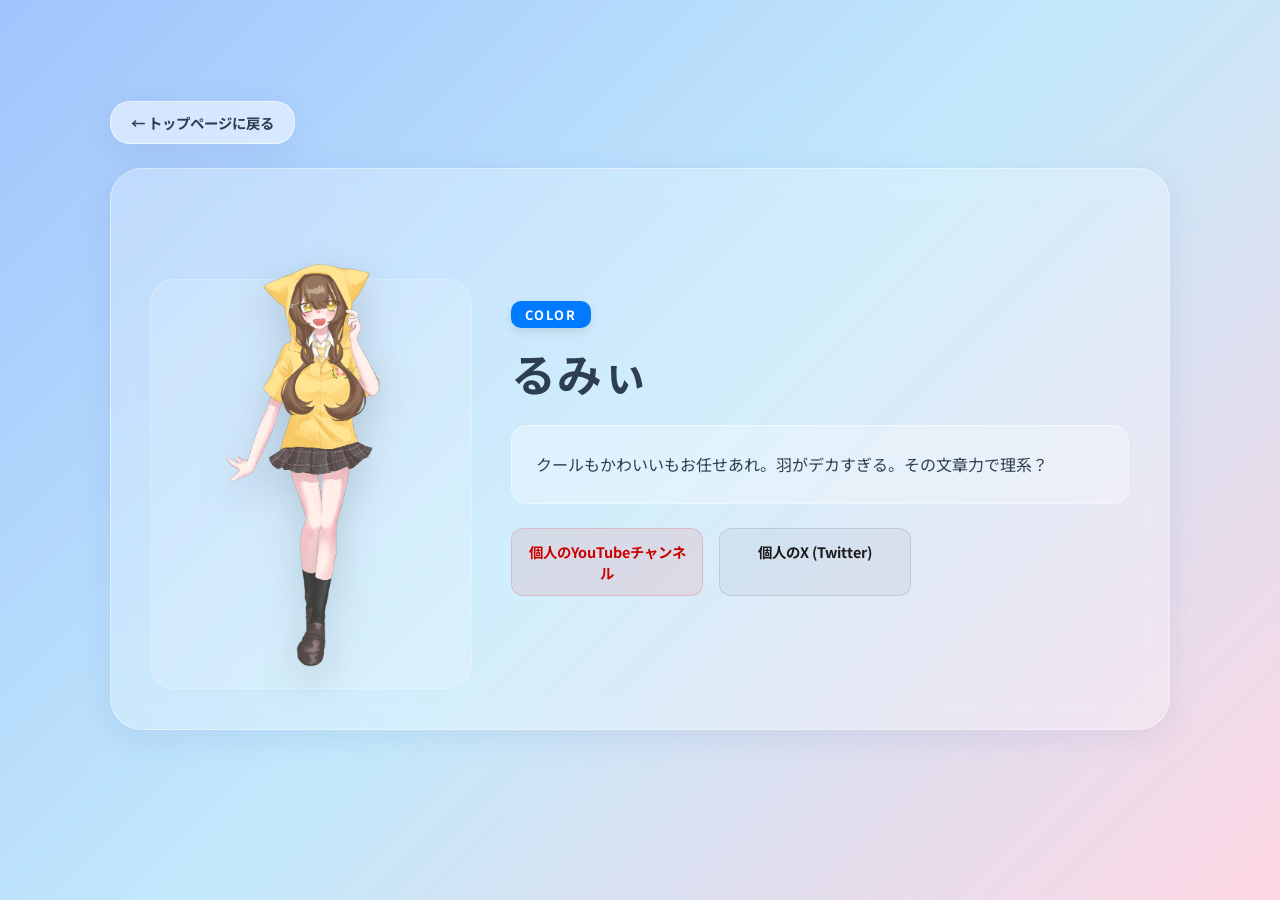
==== commit b5e83629: "Update profile links to Japanese text" ====
--- a/profile.html
+++ b/profile.html
@@ -36,8 +36,8 @@
                 </div>
 
                 <div class="single-profile-links">
-                    <a id="js-yt-link" href="#" target="_blank" class="link-item yt-link">YouTubeチャンネル</a>
-                    <a id="js-sns-link" href="#" target="_blank" class="link-item sns-link">X (Twitter)</a>
+                    <a id="js-yt-link" href="#" target="_blank" class="link-item yt-link">個人のYouTubeチャンネル</a>
+                    <a id="js-sns-link" href="#" target="_blank" class="link-item sns-link">個人のX (Twitter)</a>
                 </div>
             </div>
 
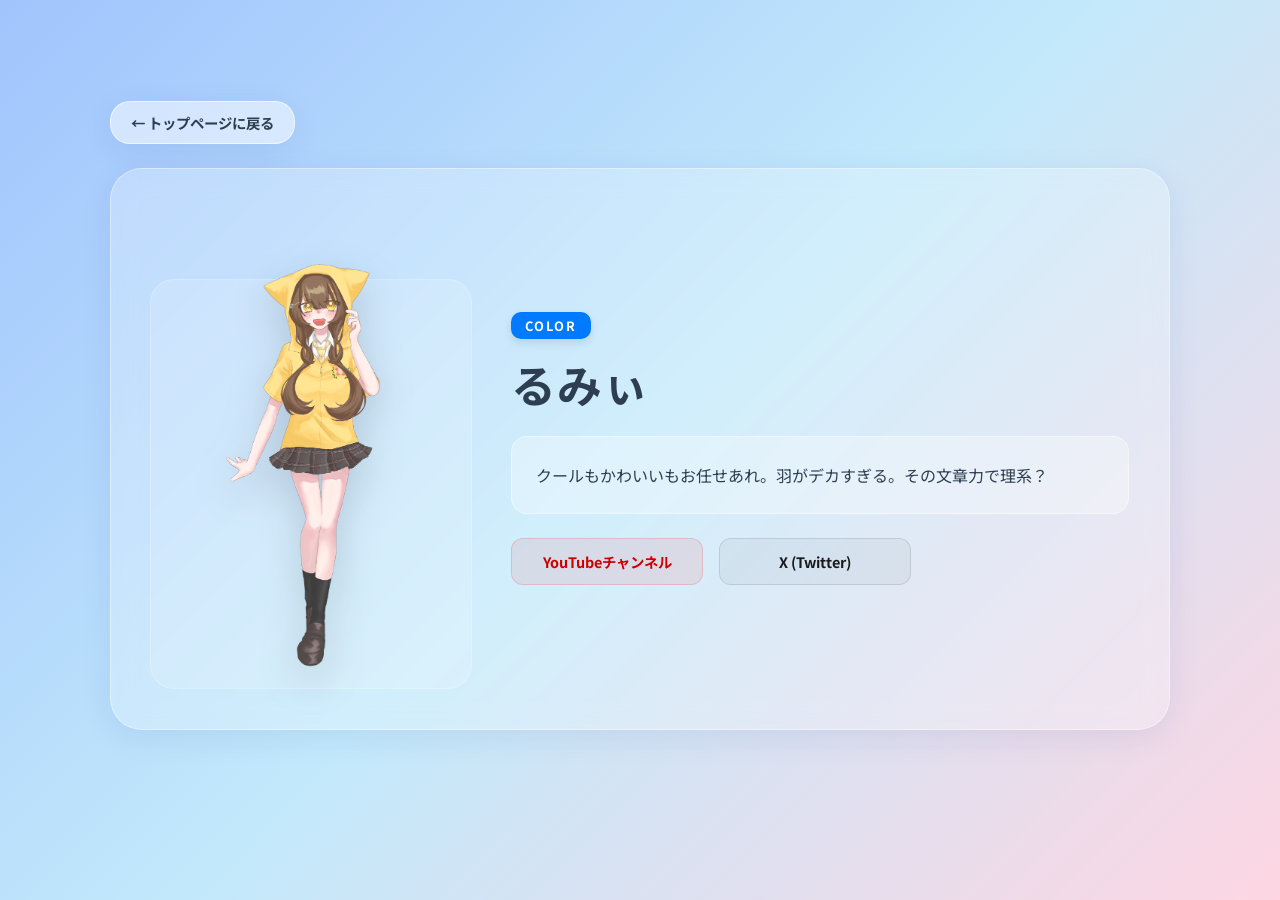
==== commit 5f28d692: "Update profile.html" ====
--- a/profile.html
+++ b/profile.html
@@ -36,8 +36,8 @@
                 </div>
 
                 <div class="single-profile-links">
-                    <a id="js-yt-link" href="#" target="_blank" class="link-item yt-link">個人のYouTubeチャンネル</a>
-                    <a id="js-sns-link" href="#" target="_blank" class="link-item sns-link">個人のX (Twitter)</a>
+                    <a id="js-yt-link" href="#" target="_blank" class="link-item yt-link">YouTubeチャンネル</a>
+                    <a id="js-sns-link" href="#" target="_blank" class="link-item sns-link">X (Twitter)</a>
                 </div>
             </div>
 
@@ -48,7 +48,7 @@
         // 擬似的なデータ（将来は profiles.json から読み込みます）
         const memberData = {
             rmi: { name: "るみぃ", color: "#007aff", img: "images/AoharuRMI.png", intro: "クールもかわいいもお任せあれ。羽がデカすぎる。その文章力で理系？", yt: "https://youtube.com/...", sns: "https://x.com/..." },
-            sno: { name: "しの", color: "#4fc3f7", img: "images/AoharuSNO.png", intro: "アオハル実行委員会のリーダー。明るくて元気いっぱいでかわいい。", yt: "https://youtube.com/...", sns: "https://x.com/..." },
+            sno: { name: "しの*", color: "#4fc3f7", img: "images/AoharuSNO.png", intro: "アオハル実行委員会のリーダー。明るくて元気いっぱいでかわいい。", yt: "https://youtube.com/...", sns: "https://x.com/..." },
             jan: { name: "じゃんきー。", color: "#81c784", img: "images/AoharuJAN.png", intro: "企画を作るのが大好きなエンターテイナー。ラップとかもしてる。", yt: "https://youtube.com/...", sns: "https://x.com/..." },
             nns: { name: "名無し学生", color: "#ffb1c1", img: "images/AoharuNNS.png", intro: "クールもかわいいもお任せあれ。羽がデカすぎる。その文章力で理系？", yt: "https://youtube.com/...", sns: "https://x.com/..." }
         };
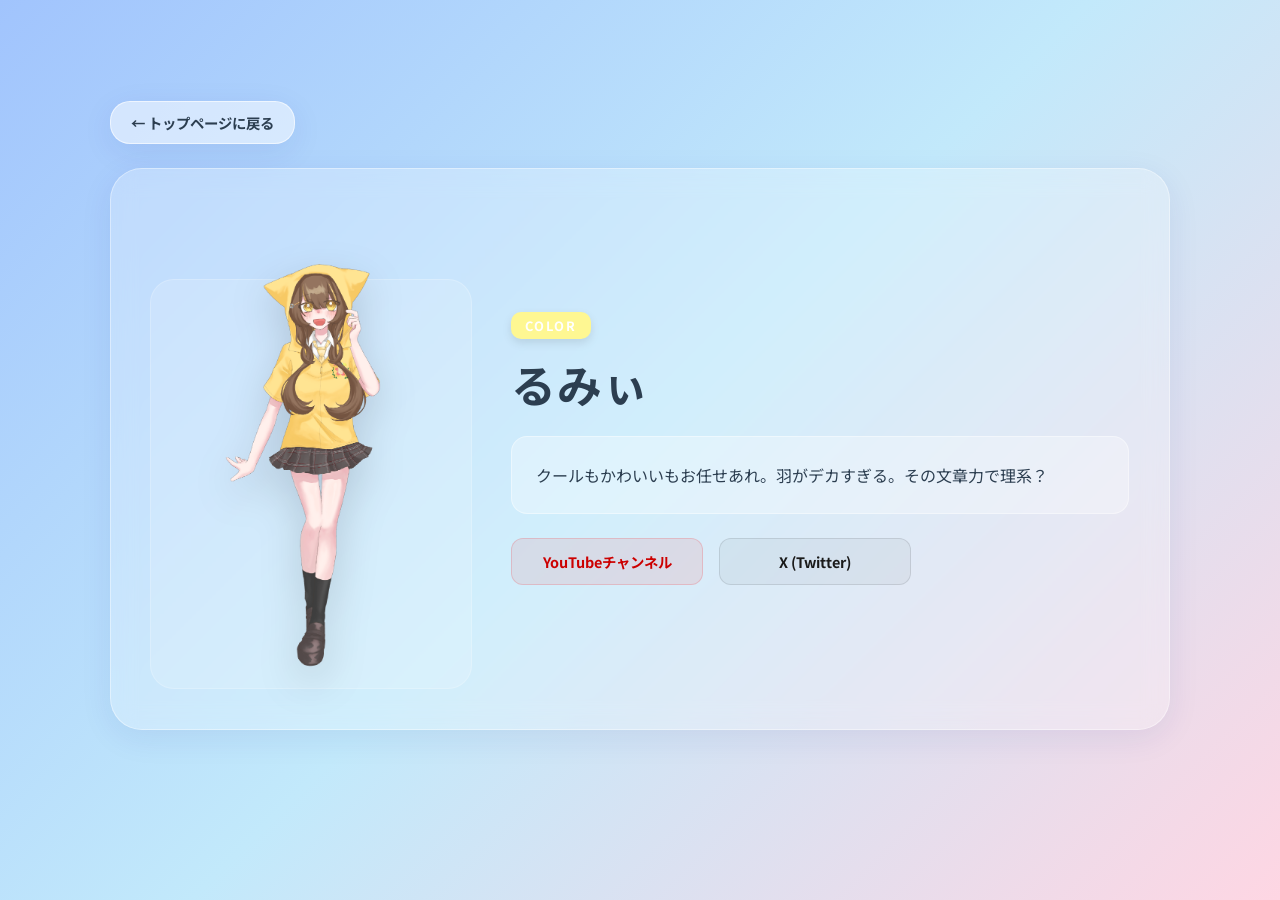
==== commit 04b0fa6c: "Update profile.html" ====
--- a/profile.html
+++ b/profile.html
@@ -47,10 +47,10 @@
     <script>
         // 擬似的なデータ（将来は profiles.json から読み込みます）
         const memberData = {
-            rmi: { name: "るみぃ", color: "#007aff", img: "images/AoharuRMI.png", intro: "クールもかわいいもお任せあれ。羽がデカすぎる。その文章力で理系？", yt: "https://youtube.com/...", sns: "https://x.com/..." },
-            sno: { name: "しの*", color: "#4fc3f7", img: "images/AoharuSNO.png", intro: "アオハル実行委員会のリーダー。明るくて元気いっぱいでかわいい。", yt: "https://youtube.com/...", sns: "https://x.com/..." },
-            jan: { name: "じゃんきー。", color: "#81c784", img: "images/AoharuJAN.png", intro: "企画を作るのが大好きなエンターテイナー。ラップとかもしてる。", yt: "https://youtube.com/...", sns: "https://x.com/..." },
-            nns: { name: "名無し学生", color: "#ffb1c1", img: "images/AoharuNNS.png", intro: "クールもかわいいもお任せあれ。羽がデカすぎる。その文章力で理系？", yt: "https://youtube.com/...", sns: "https://x.com/..." }
+            rmi: { name: "るみぃ", color: "#fef792", img: "images/AoharuRMI.png", intro: "クールもかわいいもお任せあれ。羽がデカすぎる。その文章力で理系？", yt: "https://youtube.com/...", sns: "https://x.com/..." },
+            sno: { name: "しの*", color: "#ffc8ca", img: "images/AoharuSNO.png", intro: "アオハル実行委員会のリーダー。明るくて元気いっぱいでかわいい。", yt: "https://youtube.com/...", sns: "https://x.com/..." },
+            jan: { name: "じゃんきー。", color: "#e94c37", img: "images/AoharuJAN.png", intro: "企画を作るのが大好きなエンターテイナー。ラップとかもしてる。", yt: "https://youtube.com/...", sns: "https://x.com/..." },
+            nns: { name: "名無し学生", color: "#6dacc9", img: "images/AoharuNNS.png", intro: "クールもかわいいもお任せあれ。羽がデカすぎる。その文章力で理系？", yt: "https://youtube.com/...", sns: "https://x.com/..." }
         };
 
         // URLパラメータ（?member=rmi など）を取得
